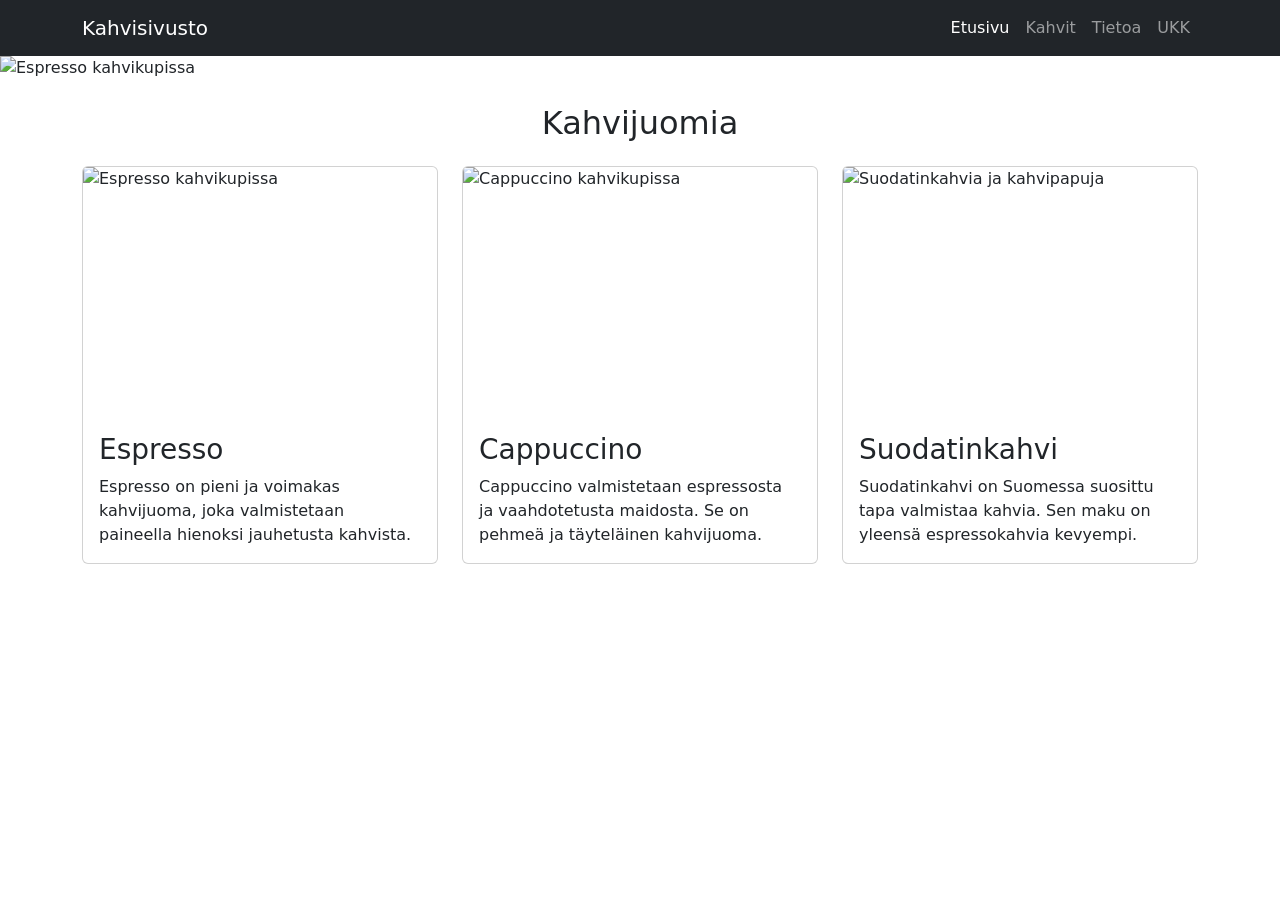
==== index.html @ 345c4804 "Clean up index.html by removing carousel and links Removed unused carousel controls and buttons from" ====
<!doctype html>
<html lang="fi">

<head>
  <meta charset="utf-8">
  <meta name="viewport" content="width=device-width, initial-scale=1">

  <title>Kahvisivusto</title>

  <!-- Bootstrap CSS -->
  <link
    href="https://cdn.jsdelivr.net/npm/bootstrap@5.3.8/dist/css/bootstrap.min.css"
    rel="stylesheet"
    integrity="sha384-sRIl4kxILFvY47J16cr9ZwB07vP4J8+LH7qKQnuqkuIAvNWLzeN8tE5YBujZqJLB"
    crossorigin="anonymous">
</head>

<body>

  <!-- Navigaatio -->
  <nav class="navbar navbar-expand-lg bg-dark navbar-dark">
    <div class="container">

      <a class="navbar-brand" href="#">Kahvisivusto</a>

      <!-- Hampurilaispainike -->
      <button
        class="navbar-toggler"
        type="button"
        data-bs-toggle="collapse"
        data-bs-target="#navbarNav"
        aria-controls="navbarNav"
        aria-expanded="false"
        aria-label="Avaa navigaatio">

        <span class="navbar-toggler-icon"></span>
      </button>

      <!-- Navigaation linkit -->
      <div class="collapse navbar-collapse" id="navbarNav">
        <ul class="navbar-nav ms-auto">

          <li class="nav-item">
            <a class="nav-link active" href="#">Etusivu</a>
          </li>

          <li class="nav-item">
            <a class="nav-link" href="#kahvit">Kahvit</a>
          </li>

          <li class="nav-item">
            <a class="nav-link" href="#tietoa">Tietoa</a>
          </li>

          <li class="nav-item">
            <a class="nav-link" href="#ukk">UKK</a>
          </li>

        </ul>
      </div>

    </div>
  </nav>

  <!-- Kuvakaruselli -->
<div id="kahviKaruselli" class="carousel slide" data-bs-ride="carousel">

  <!-- Kuvien alapuolella olevat pisteet -->
  <div class="carousel-indicators">
    <button type="button" data-bs-target="#kahviKaruselli" data-bs-slide-to="0"
      class="active" aria-current="true" aria-label="Kuva 1"></button>

    <button type="button" data-bs-target="#kahviKaruselli" data-bs-slide-to="1"
      aria-label="Kuva 2"></button>

    <button type="button" data-bs-target="#kahviKaruselli" data-bs-slide-to="2"
      aria-label="Kuva 3"></button>
  </div>

  <!-- Kuvat -->
  <div class="carousel-inner">

    <div class="carousel-item active">
      <img src="https://images.unsplash.com/photo-1510707577719-ae7c14805e3a"
        class="d-block w-100"
        style="height: 500px; object-fit: cover;"
        alt="Espresso kahvikupissa">

      <div class="carousel-caption d-none d-md-block">
        <h2>Espresso</h2>
        <p>Pieni mutta voimakas kahvijuoma.</p>
      </div>
    </div>

    <div class="carousel-item">
      <img src="https://images.unsplash.com/photo-1495474472287-4d71bcdd2085"
        class="d-block w-100"
        style="height: 500px; object-fit: cover;"
        alt="Kahvia ja kahvipapuja">

      <div class="carousel-caption d-none d-md-block">
        <h2>Kahvipavut</h2>
        <p>Hyvä kahvi alkaa laadukkaista pavuista.</p>
      </div>
    </div>

    <div class="carousel-item">
      <img src="https://images.unsplash.com/photo-1509042239860-f550ce710b93"
        class="d-block w-100"
        style="height: 500px; object-fit: cover;"
        alt="Kahvikuppi pöydällä">

      <div class="carousel-caption d-none d-md-block">
        <h2>Kahvihetki</h2>
        <p>Kahvista voi nauttia monella eri tavalla.</p>
      </div>
    </div>

 <!-- Kahvikortit ja Bootstrap-ruudukko -->
<section id="kahvit" class="container my-5">

  <h2 class="text-center mb-4">Kahvijuomia</h2>

  <div class="row g-4">

    <!-- Espresso -->
    <div class="col-md-4">
      <div class="card h-100">
        <img
          src="https://images.unsplash.com/photo-1510707577719-ae7c14805e3a"
          class="card-img-top"
          style="height: 250px; object-fit: cover;"
          alt="Espresso kahvikupissa">

        <div class="card-body">
          <h3 class="card-title">Espresso</h3>
          <p class="card-text">
            Espresso on pieni ja voimakas kahvijuoma, joka valmistetaan
            paineella hienoksi jauhetusta kahvista.
          </p>
        </div>
      </div>
    </div>

    <!-- Cappuccino -->
    <div class="col-md-4">
      <div class="card h-100">
        <img
          src="https://images.unsplash.com/photo-1534778101976-62847782c213"
          class="card-img-top"
          style="height: 250px; object-fit: cover;"
          alt="Cappuccino kahvikupissa">

        <div class="card-body">
          <h3 class="card-title">Cappuccino</h3>
          <p class="card-text">
            Cappuccino valmistetaan espressosta ja vaahdotetusta maidosta.
            Se on pehmeä ja täyteläinen kahvijuoma.
          </p>
        </div>
      </div>
    </div>

    <!-- Suodatinkahvi -->
    <div class="col-md-4">
      <div class="card h-100">
        <img
          src="https://images.unsplash.com/photo-1495474472287-4d71bcdd2085"
          class="card-img-top"
          style="height: 250px; object-fit: cover;"
          alt="Suodatinkahvia ja kahvipapuja">

        <div class="card-body">
          <h3 class="card-title">Suodatinkahvi</h3>
          <p class="card-text">
            Suodatinkahvi on Suomessa suosittu tapa valmistaa kahvia.
            Sen maku on yleensä espressokahvia kevyempi.
          </p>
        </div>
      </div>
    </div>

  </div>
</section>

  <!-- Bootstrap JavaScript -->
  <script
    src="https://cdn.jsdelivr.net/npm/bootstrap@5.3.8/dist/js/bootstrap.bundle.min.js"
    integrity="sha384-FKyoEForCGlyvwx9Hj09JcYn3nv7wiPVlz7YYwJrWVcXK/BmnVDxM+D2scQbITxI"
    crossorigin="anonymous">
  </script>

</body>

</html>
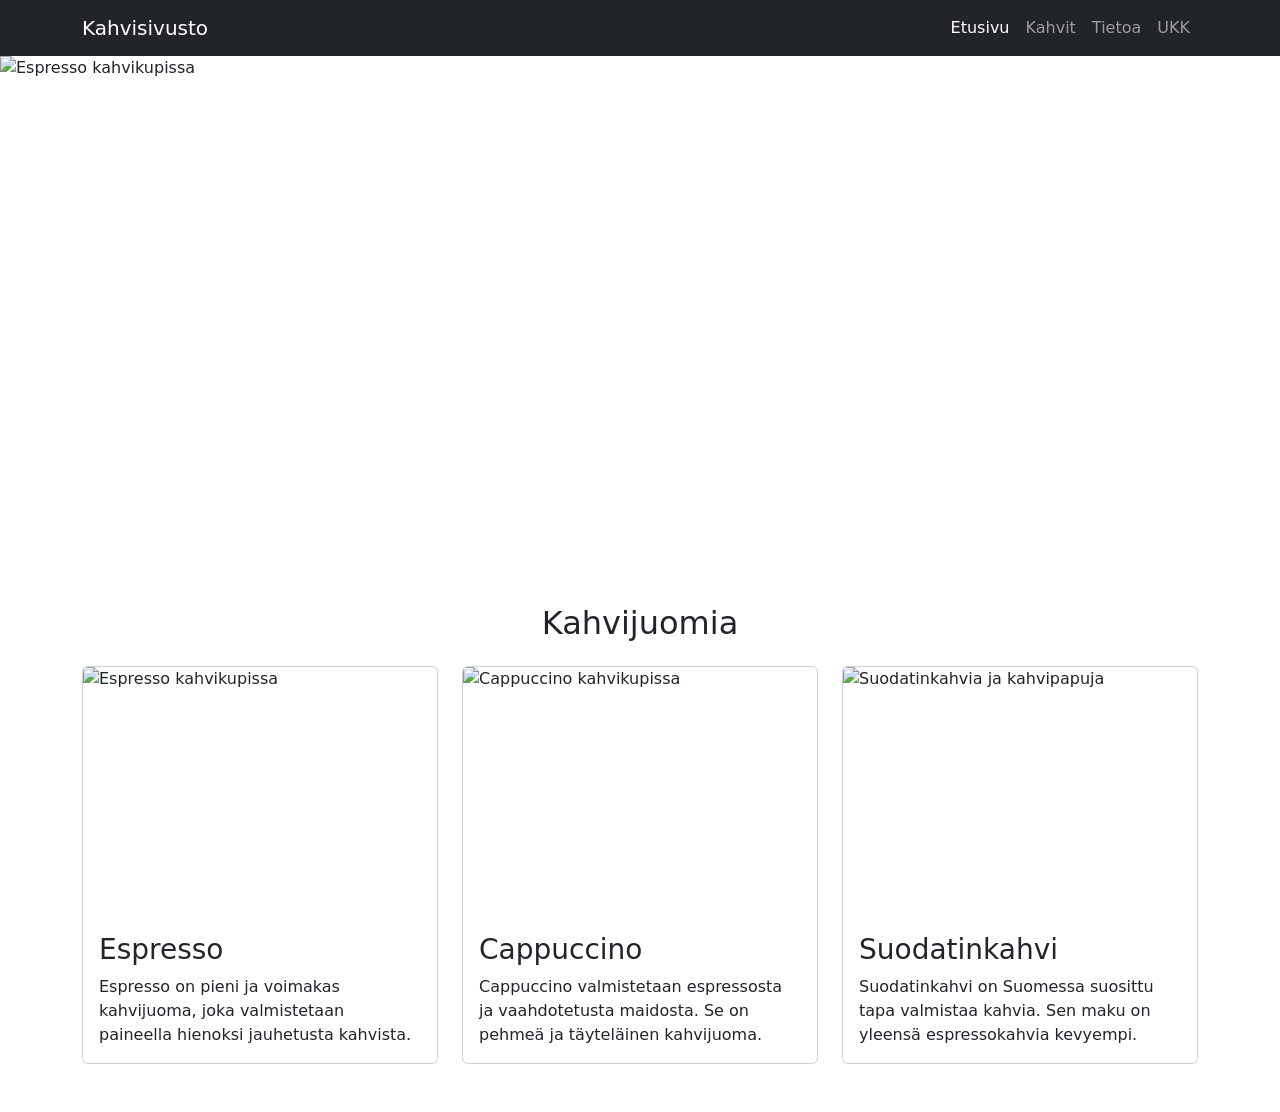
==== commit 965b0939: "Refactor carousel and card components in index.html" ====
--- a/index.html
+++ b/index.html
@@ -62,126 +62,185 @@
     </div>
   </nav>
 
+
   <!-- Kuvakaruselli -->
-<div id="kahviKaruselli" class="carousel slide" data-bs-ride="carousel">
-
-  <!-- Kuvien alapuolella olevat pisteet -->
-  <div class="carousel-indicators">
-    <button type="button" data-bs-target="#kahviKaruselli" data-bs-slide-to="0"
-      class="active" aria-current="true" aria-label="Kuva 1"></button>
-
-    <button type="button" data-bs-target="#kahviKaruselli" data-bs-slide-to="1"
-      aria-label="Kuva 2"></button>
-
-    <button type="button" data-bs-target="#kahviKaruselli" data-bs-slide-to="2"
-      aria-label="Kuva 3"></button>
-  </div>
-
-  <!-- Kuvat -->
-  <div class="carousel-inner">
-
-    <div class="carousel-item active">
-      <img src="https://images.unsplash.com/photo-1510707577719-ae7c14805e3a"
-        class="d-block w-100"
-        style="height: 500px; object-fit: cover;"
-        alt="Espresso kahvikupissa">
-
-      <div class="carousel-caption d-none d-md-block">
-        <h2>Espresso</h2>
-        <p>Pieni mutta voimakas kahvijuoma.</p>
-      </div>
-    </div>
-
-    <div class="carousel-item">
-      <img src="https://images.unsplash.com/photo-1495474472287-4d71bcdd2085"
-        class="d-block w-100"
-        style="height: 500px; object-fit: cover;"
-        alt="Kahvia ja kahvipapuja">
-
-      <div class="carousel-caption d-none d-md-block">
-        <h2>Kahvipavut</h2>
-        <p>Hyvä kahvi alkaa laadukkaista pavuista.</p>
-      </div>
-    </div>
-
-    <div class="carousel-item">
-      <img src="https://images.unsplash.com/photo-1509042239860-f550ce710b93"
-        class="d-block w-100"
-        style="height: 500px; object-fit: cover;"
-        alt="Kahvikuppi pöydällä">
-
-      <div class="carousel-caption d-none d-md-block">
-        <h2>Kahvihetki</h2>
-        <p>Kahvista voi nauttia monella eri tavalla.</p>
-      </div>
-    </div>
-
- <!-- Kahvikortit ja Bootstrap-ruudukko -->
-<section id="kahvit" class="container my-5">
-
-  <h2 class="text-center mb-4">Kahvijuomia</h2>
-
-  <div class="row g-4">
-
-    <!-- Espresso -->
-    <div class="col-md-4">
-      <div class="card h-100">
+  <div id="kahviKaruselli" class="carousel slide" data-bs-ride="carousel">
+
+    <!-- Kuvien alapuolella olevat pisteet -->
+    <div class="carousel-indicators">
+
+      <button
+        type="button"
+        data-bs-target="#kahviKaruselli"
+        data-bs-slide-to="0"
+        class="active"
+        aria-current="true"
+        aria-label="Kuva 1">
+      </button>
+
+      <button
+        type="button"
+        data-bs-target="#kahviKaruselli"
+        data-bs-slide-to="1"
+        aria-label="Kuva 2">
+      </button>
+
+      <button
+        type="button"
+        data-bs-target="#kahviKaruselli"
+        data-bs-slide-to="2"
+        aria-label="Kuva 3">
+      </button>
+
+    </div>
+
+    <!-- Karusellin kuvat -->
+    <div class="carousel-inner">
+
+      <div class="carousel-item active">
         <img
           src="https://images.unsplash.com/photo-1510707577719-ae7c14805e3a"
-          class="card-img-top"
-          style="height: 250px; object-fit: cover;"
+          class="d-block w-100"
+          style="height: 500px; object-fit: cover;"
           alt="Espresso kahvikupissa">
 
-        <div class="card-body">
-          <h3 class="card-title">Espresso</h3>
-          <p class="card-text">
-            Espresso on pieni ja voimakas kahvijuoma, joka valmistetaan
-            paineella hienoksi jauhetusta kahvista.
-          </p>
-        </div>
-      </div>
-    </div>
-
-    <!-- Cappuccino -->
-    <div class="col-md-4">
-      <div class="card h-100">
-        <img
-          src="https://images.unsplash.com/photo-1534778101976-62847782c213"
-          class="card-img-top"
-          style="height: 250px; object-fit: cover;"
-          alt="Cappuccino kahvikupissa">
-
-        <div class="card-body">
-          <h3 class="card-title">Cappuccino</h3>
-          <p class="card-text">
-            Cappuccino valmistetaan espressosta ja vaahdotetusta maidosta.
-            Se on pehmeä ja täyteläinen kahvijuoma.
-          </p>
-        </div>
-      </div>
-    </div>
-
-    <!-- Suodatinkahvi -->
-    <div class="col-md-4">
-      <div class="card h-100">
+        <div class="carousel-caption d-none d-md-block">
+          <h2>Espresso</h2>
+          <p>Pieni mutta voimakas kahvijuoma.</p>
+        </div>
+      </div>
+
+      <div class="carousel-item">
         <img
           src="https://images.unsplash.com/photo-1495474472287-4d71bcdd2085"
-          class="card-img-top"
-          style="height: 250px; object-fit: cover;"
-          alt="Suodatinkahvia ja kahvipapuja">
-
-        <div class="card-body">
-          <h3 class="card-title">Suodatinkahvi</h3>
-          <p class="card-text">
-            Suodatinkahvi on Suomessa suosittu tapa valmistaa kahvia.
-            Sen maku on yleensä espressokahvia kevyempi.
-          </p>
-        </div>
-      </div>
-    </div>
+          class="d-block w-100"
+          style="height: 500px; object-fit: cover;"
+          alt="Kahvia ja kahvipapuja">
+
+        <div class="carousel-caption d-none d-md-block">
+          <h2>Kahvipavut</h2>
+          <p>Hyvä kahvi alkaa laadukkaista pavuista.</p>
+        </div>
+      </div>
+
+      <div class="carousel-item">
+        <img
+          src="https://images.unsplash.com/photo-1509042239860-f550ce710b93"
+          class="d-block w-100"
+          style="height: 500px; object-fit: cover;"
+          alt="Kahvikuppi pöydällä">
+
+        <div class="carousel-caption d-none d-md-block">
+          <h2>Kahvihetki</h2>
+          <p>Kahvista voi nauttia monella eri tavalla.</p>
+        </div>
+      </div>
+
+    </div>
+
+    <!-- Edellinen kuva -->
+    <button
+      class="carousel-control-prev"
+      type="button"
+      data-bs-target="#kahviKaruselli"
+      data-bs-slide="prev">
+
+      <span class="carousel-control-prev-icon" aria-hidden="true"></span>
+      <span class="visually-hidden">Edellinen</span>
+    </button>
+
+    <!-- Seuraava kuva -->
+    <button
+      class="carousel-control-next"
+      type="button"
+      data-bs-target="#kahviKaruselli"
+      data-bs-slide="next">
+
+      <span class="carousel-control-next-icon" aria-hidden="true"></span>
+      <span class="visually-hidden">Seuraava</span>
+    </button>
 
   </div>
-</section>
+
+
+  <!-- Kahvikortit ja Bootstrap-ruudukko -->
+  <section id="kahvit" class="container my-5">
+
+    <h2 class="text-center mb-4">Kahvijuomia</h2>
+
+    <div class="row g-4">
+
+      <!-- Espresso -->
+      <div class="col-md-4">
+        <div class="card h-100">
+
+          <img
+            src="https://images.unsplash.com/photo-1510707577719-ae7c14805e3a"
+            class="card-img-top"
+            style="height: 250px; object-fit: cover;"
+            alt="Espresso kahvikupissa">
+
+          <div class="card-body">
+            <h3 class="card-title">Espresso</h3>
+
+            <p class="card-text">
+              Espresso on pieni ja voimakas kahvijuoma, joka valmistetaan
+              paineella hienoksi jauhetusta kahvista.
+            </p>
+          </div>
+
+        </div>
+      </div>
+
+
+      <!-- Cappuccino -->
+      <div class="col-md-4">
+        <div class="card h-100">
+
+          <img
+            src="https://images.unsplash.com/photo-1534778101976-62847782c213"
+            class="card-img-top"
+            style="height: 250px; object-fit: cover;"
+            alt="Cappuccino kahvikupissa">
+
+          <div class="card-body">
+            <h3 class="card-title">Cappuccino</h3>
+
+            <p class="card-text">
+              Cappuccino valmistetaan espressosta ja vaahdotetusta maidosta.
+              Se on pehmeä ja täyteläinen kahvijuoma.
+            </p>
+          </div>
+
+        </div>
+      </div>
+
+
+      <!-- Suodatinkahvi -->
+      <div class="col-md-4">
+        <div class="card h-100">
+
+          <img
+            src="https://images.unsplash.com/photo-1495474472287-4d71bcdd2085"
+            class="card-img-top"
+            style="height: 250px; object-fit: cover;"
+            alt="Suodatinkahvia ja kahvipapuja">
+
+          <div class="card-body">
+            <h3 class="card-title">Suodatinkahvi</h3>
+
+            <p class="card-text">
+              Suodatinkahvi on Suomessa suosittu tapa valmistaa kahvia.
+              Sen maku on yleensä espressokahvia kevyempi.
+            </p>
+          </div>
+
+        </div>
+      </div>
+
+    </div>
+  </section>
+
 
   <!-- Bootstrap JavaScript -->
   <script
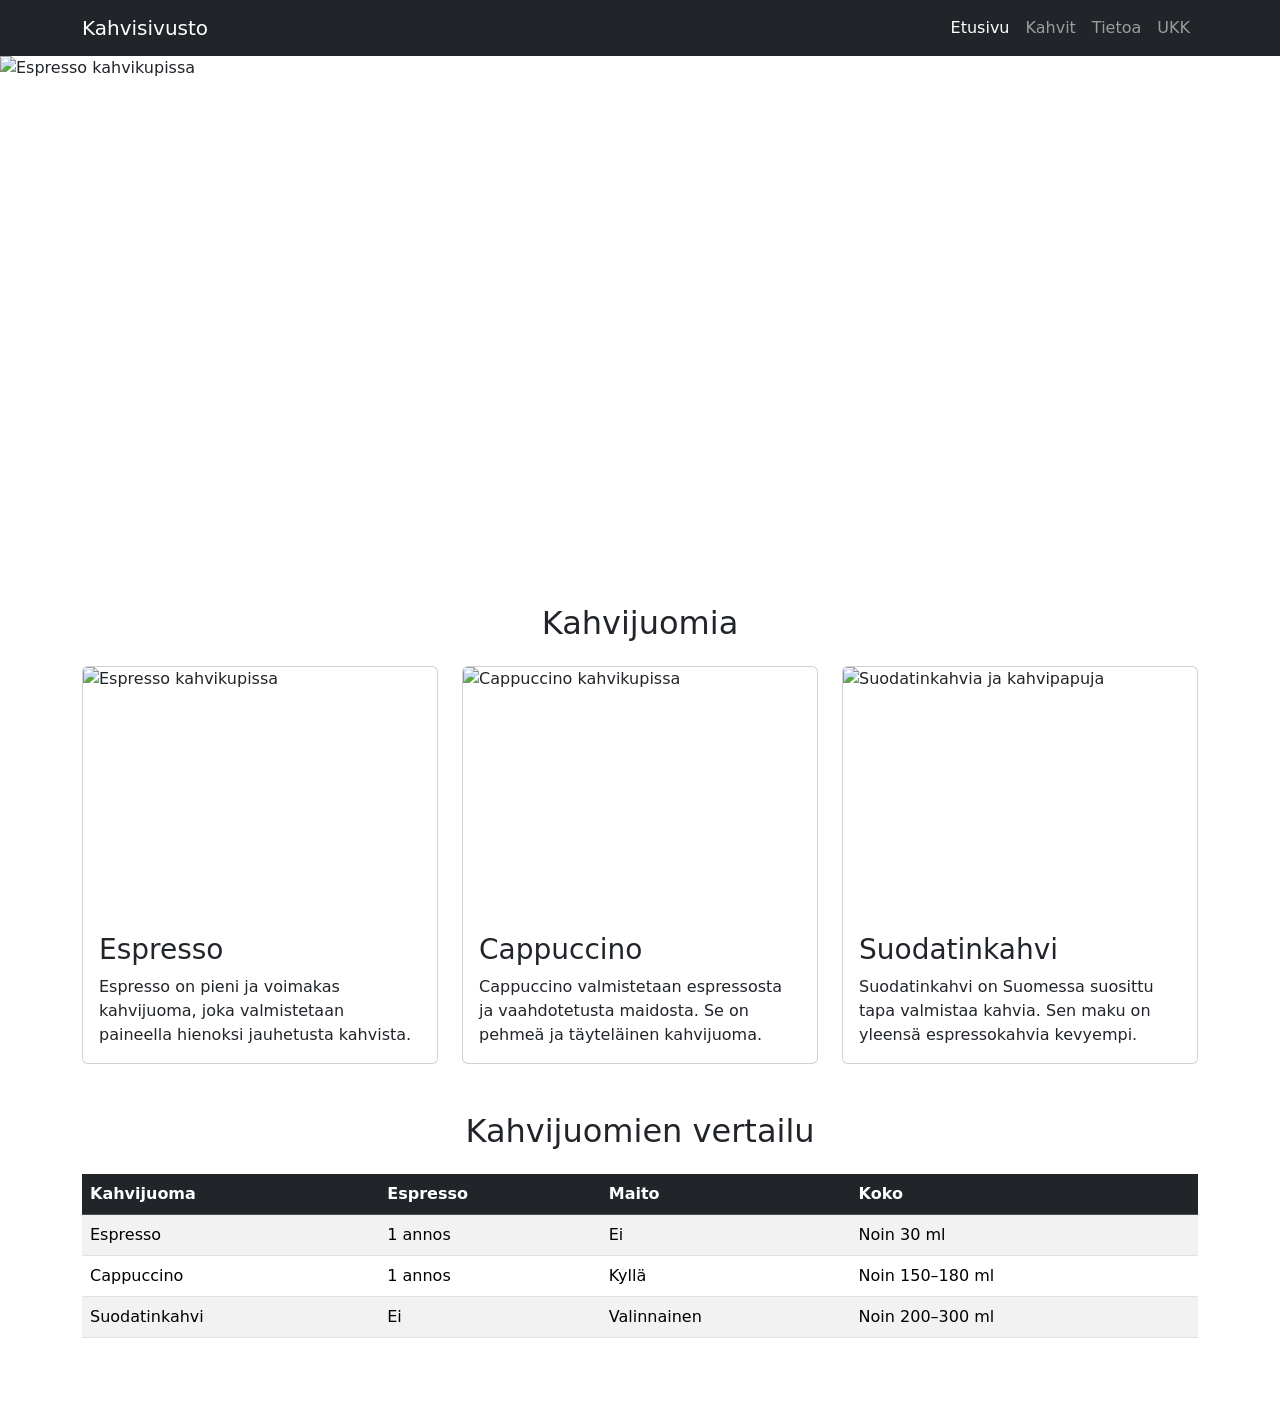
==== commit 7c67c3d0: "Add coffee drinks comparison table to index.html Added a comparison table for coffee drinks includin" ====
--- a/index.html
+++ b/index.html
@@ -241,6 +241,50 @@
     </div>
   </section>
 
+  <!-- Kahvijuomien taulukko -->
+<section class="container my-5">
+
+  <h2 class="text-center mb-4">Kahvijuomien vertailu</h2>
+
+  <div class="table-responsive">
+    <table class="table table-striped table-hover">
+
+      <thead class="table-dark">
+        <tr>
+          <th scope="col">Kahvijuoma</th>
+          <th scope="col">Espresso</th>
+          <th scope="col">Maito</th>
+          <th scope="col">Koko</th>
+        </tr>
+      </thead>
+
+      <tbody>
+        <tr>
+          <td>Espresso</td>
+          <td>1 annos</td>
+          <td>Ei</td>
+          <td>Noin 30 ml</td>
+        </tr>
+
+        <tr>
+          <td>Cappuccino</td>
+          <td>1 annos</td>
+          <td>Kyllä</td>
+          <td>Noin 150–180 ml</td>
+        </tr>
+
+        <tr>
+          <td>Suodatinkahvi</td>
+          <td>Ei</td>
+          <td>Valinnainen</td>
+          <td>Noin 200–300 ml</td>
+        </tr>
+      </tbody>
+
+    </table>
+  </div>
+
+</section>
 
   <!-- Bootstrap JavaScript -->
   <script
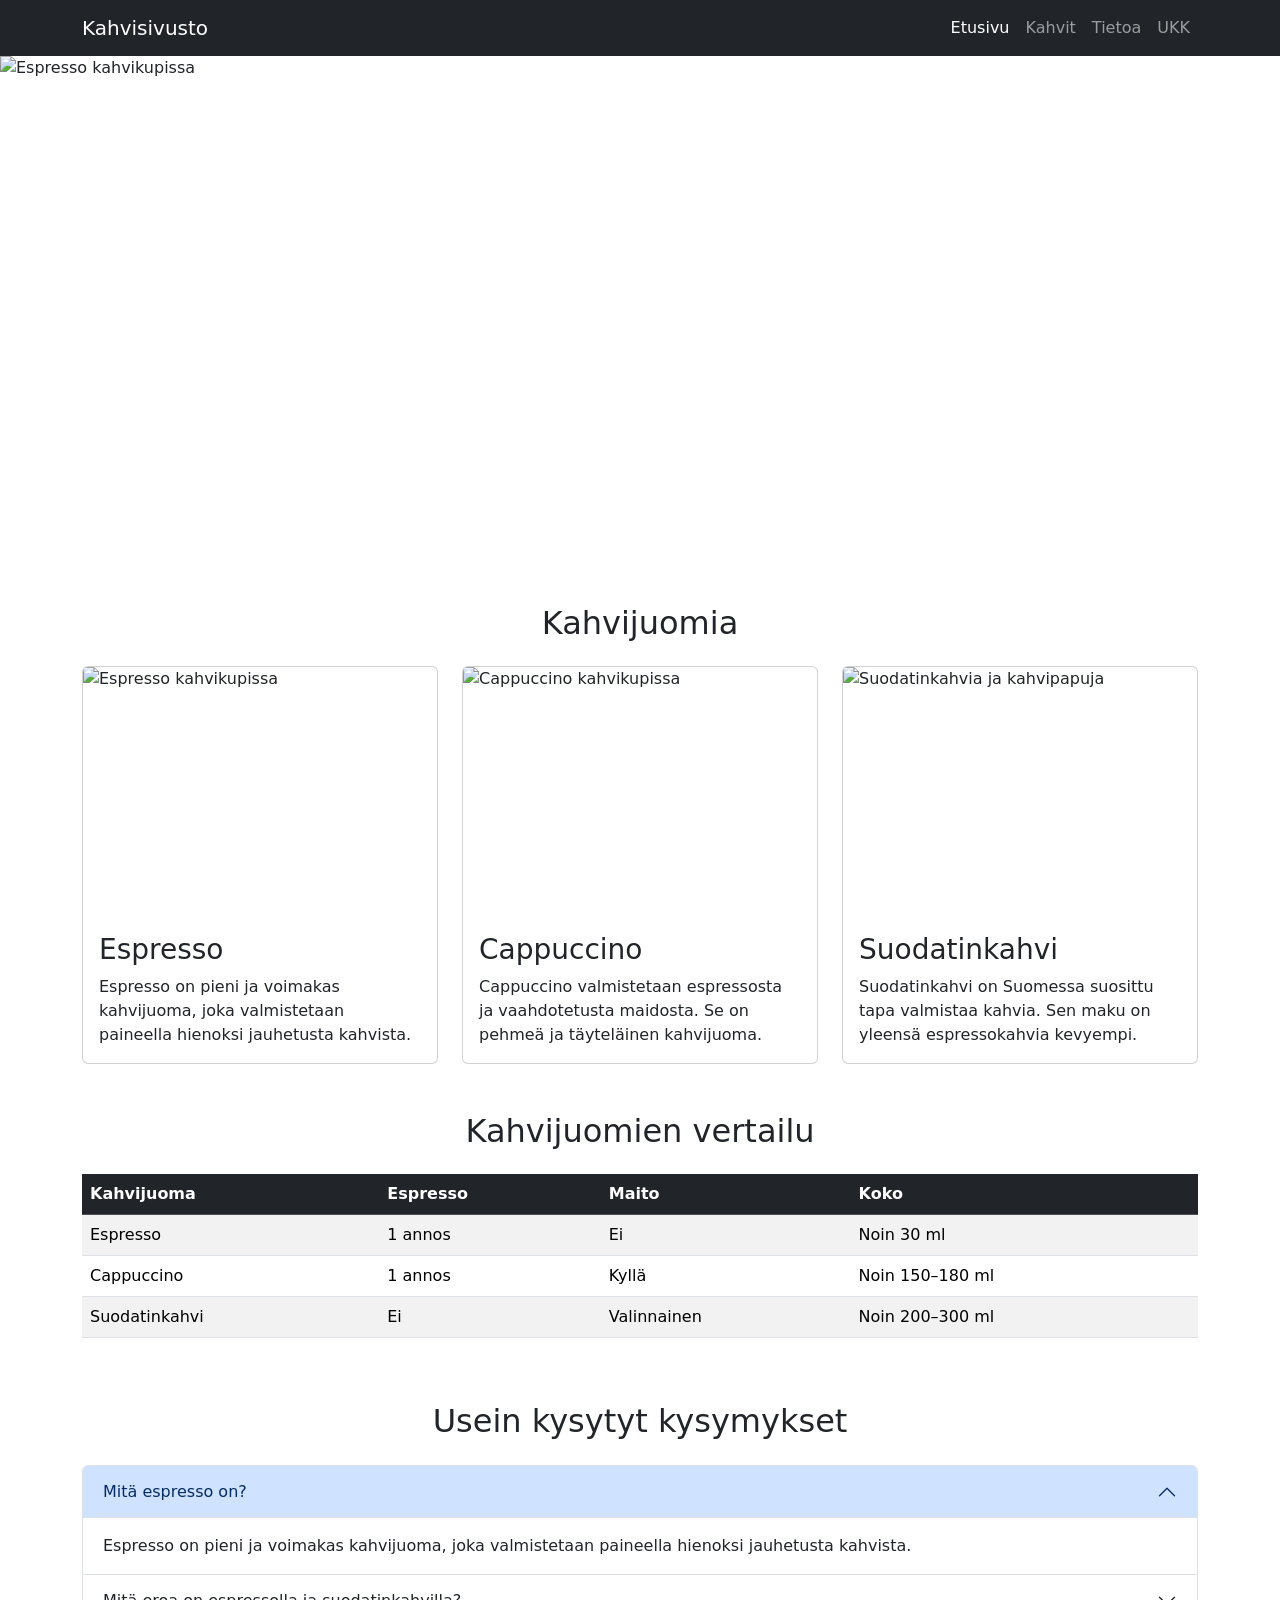
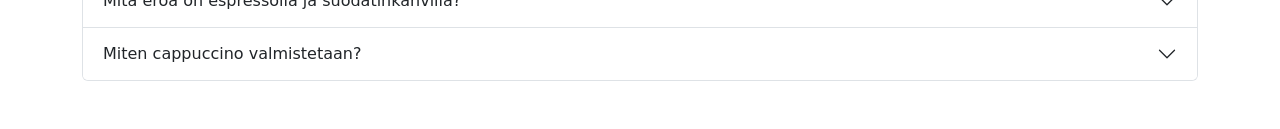
==== commit d3d000c9: "Add FAQ section with accordion for coffee questions Added a FAQ section with accordion for common co" ====
--- a/index.html
+++ b/index.html
@@ -286,6 +286,106 @@
 
 </section>
 
+  <!-- UKK-haitari -->
+<section id="ukk" class="container my-5">
+
+  <h2 class="text-center mb-4">Usein kysytyt kysymykset</h2>
+
+  <div class="accordion" id="kahviAccordion">
+
+    <!-- Kysymys 1 -->
+    <div class="accordion-item">
+
+      <h3 class="accordion-header">
+        <button
+          class="accordion-button"
+          type="button"
+          data-bs-toggle="collapse"
+          data-bs-target="#kysymys1"
+          aria-expanded="true"
+          aria-controls="kysymys1">
+
+          Mitä espresso on?
+        </button>
+      </h3>
+
+      <div
+        id="kysymys1"
+        class="accordion-collapse collapse show"
+        data-bs-parent="#kahviAccordion">
+
+        <div class="accordion-body">
+          Espresso on pieni ja voimakas kahvijuoma, joka valmistetaan
+          paineella hienoksi jauhetusta kahvista.
+        </div>
+
+      </div>
+    </div>
+
+
+    <!-- Kysymys 2 -->
+    <div class="accordion-item">
+
+      <h3 class="accordion-header">
+        <button
+          class="accordion-button collapsed"
+          type="button"
+          data-bs-toggle="collapse"
+          data-bs-target="#kysymys2"
+          aria-expanded="false"
+          aria-controls="kysymys2">
+
+          Mitä eroa on espressolla ja suodatinkahvilla?
+        </button>
+      </h3>
+
+      <div
+        id="kysymys2"
+        class="accordion-collapse collapse"
+        data-bs-parent="#kahviAccordion">
+
+        <div class="accordion-body">
+          Espresso valmistetaan paineella ja se on tiivistetympi juoma.
+          Suodatinkahvissa kuuma vesi kulkee kahvin läpi suodattimen avulla.
+        </div>
+
+      </div>
+    </div>
+
+
+    <!-- Kysymys 3 -->
+    <div class="accordion-item">
+
+      <h3 class="accordion-header">
+        <button
+          class="accordion-button collapsed"
+          type="button"
+          data-bs-toggle="collapse"
+          data-bs-target="#kysymys3"
+          aria-expanded="false"
+          aria-controls="kysymys3">
+
+          Miten cappuccino valmistetaan?
+        </button>
+      </h3>
+
+      <div
+        id="kysymys3"
+        class="accordion-collapse collapse"
+        data-bs-parent="#kahviAccordion">
+
+        <div class="accordion-body">
+          Cappuccino valmistetaan espressosta ja vaahdotetusta maidosta.
+          Tyypillisesti juomassa on espressoa, lämmintä maitoa ja maitovaahtoa.
+        </div>
+
+      </div>
+    </div>
+
+  </div>
+
+</section>
+
   <!-- Bootstrap JavaScript -->
   <script
     src="https://cdn.jsdelivr.net/npm/bootstrap@5.3.8/dist/js/bootstrap.bundle.min.js"
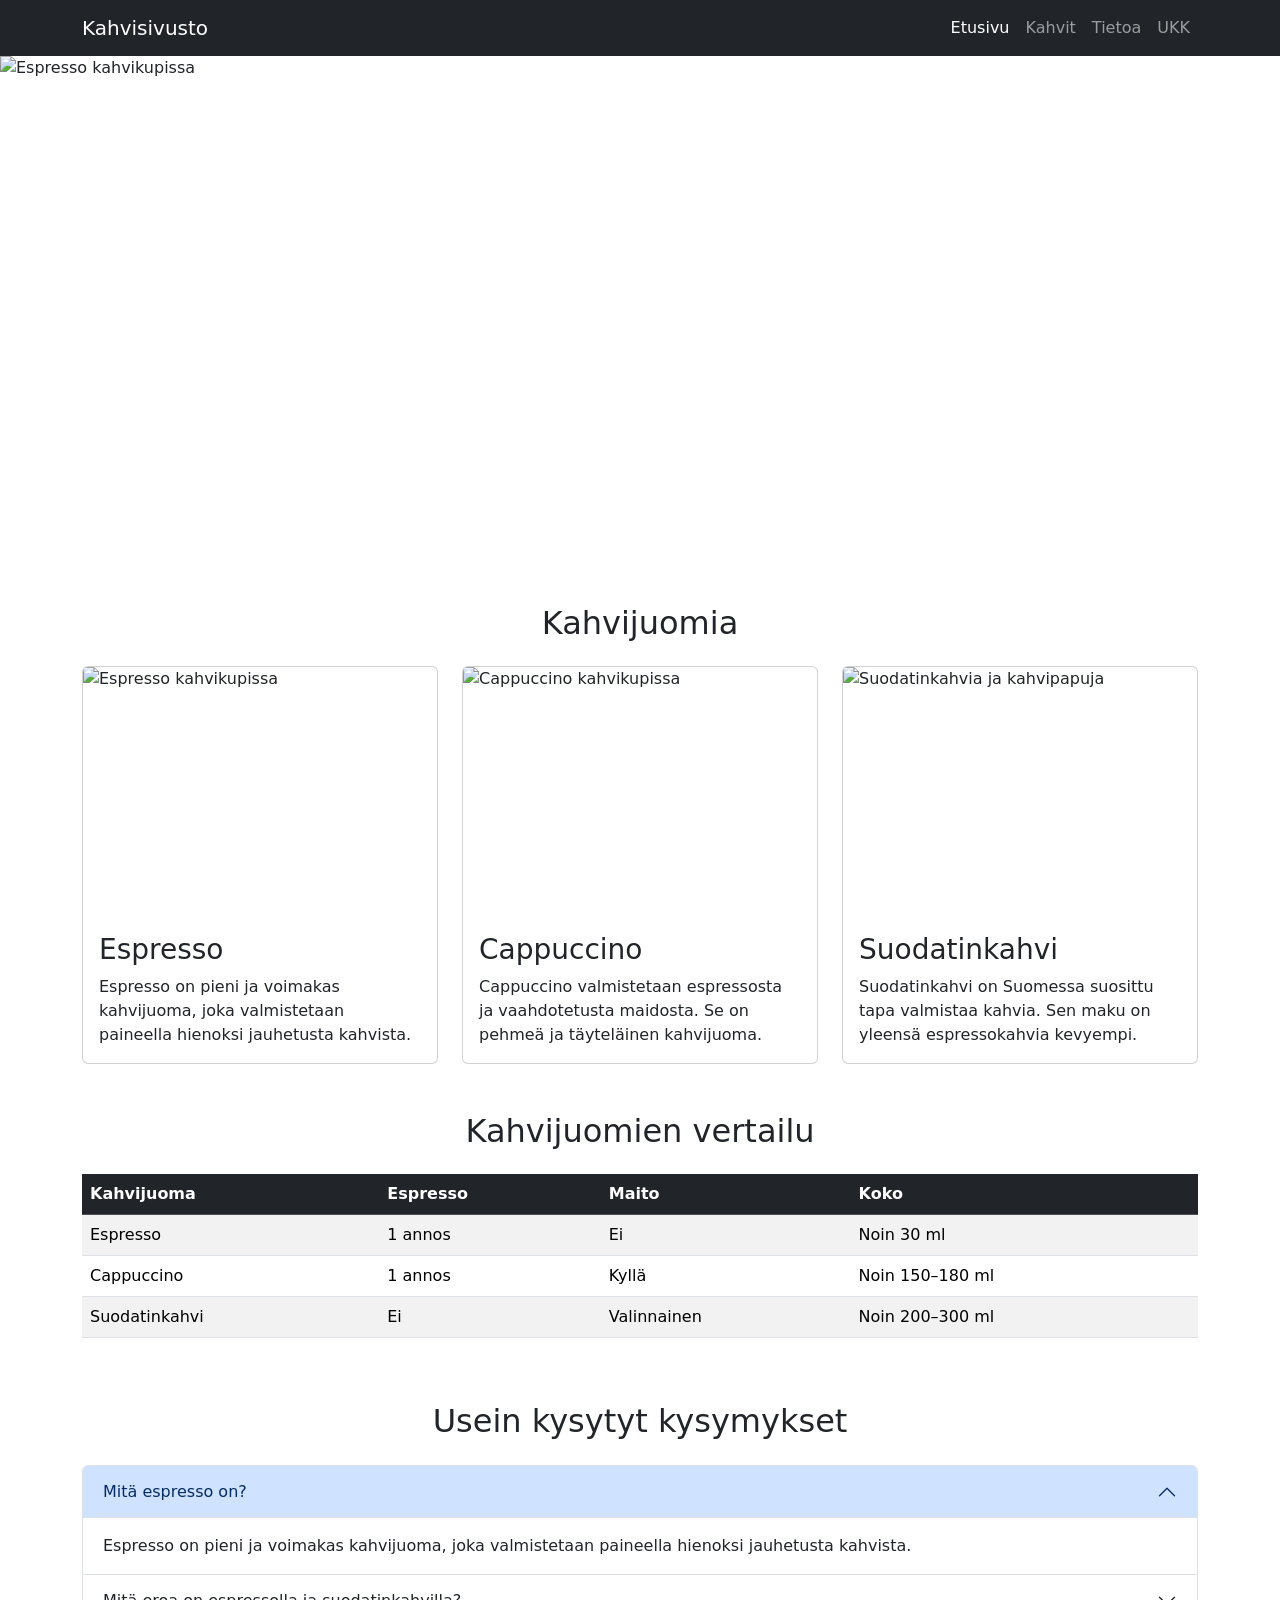
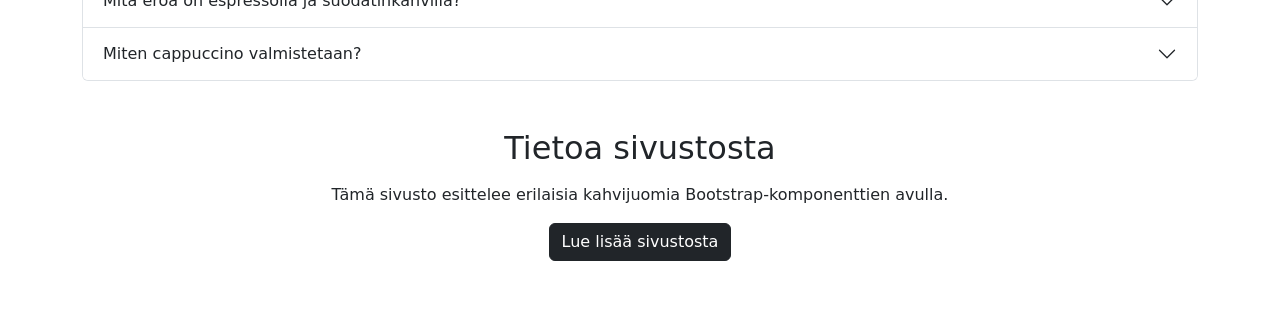
==== commit a8bea2cb: "Implement Bootstrap modal for site information Added Bootstrap modal feature to provide information " ====
--- a/index.html
+++ b/index.html
@@ -386,6 +386,74 @@
 
 </section>
 
+
+  <!-- Lisäominaisuus: Bootstrap Modal -->
+<section id="tietoa" class="container my-5 text-center">
+
+  <h2 class="mb-3">Tietoa sivustosta</h2>
+
+  <p>
+    Tämä sivusto esittelee erilaisia kahvijuomia Bootstrap-komponenttien avulla.
+  </p>
+
+  <!-- Modal-nappi -->
+  <button
+    type="button"
+    class="btn btn-dark"
+    data-bs-toggle="modal"
+    data-bs-target="#tietoaModal">
+
+    Lue lisää sivustosta
+  </button>
+
+</section>
+
+
+<!-- Modal-ikkuna -->
+<div
+  class="modal fade"
+  id="tietoaModal"
+  tabindex="-1"
+  aria-labelledby="tietoaModalLabel"
+  aria-hidden="true">
+
+  <div class="modal-dialog">
+
+    <div class="modal-content">
+
+      <div class="modal-header">
+        <h2 class="modal-title fs-5" id="tietoaModalLabel">
+          Tietoa kahvisivustosta
+        </h2>
+
+        <button
+          type="button"
+          class="btn-close"
+          data-bs-dismiss="modal"
+          aria-label="Sulje">
+        </button>
+      </div>
+
+      <div class="modal-body">
+        Sivusto on tehty Bootstrapilla. Sivustolla käytetään muun muassa
+        navigaatiota, kuvakarusellia, ruudukkoa, kortteja, taulukkoa ja haitaria.
+        Modal-ikkuna toimii sivuston ylimääräisenä Bootstrap-ominaisuutena.
+      </div>
+
+      <div class="modal-footer">
+        <button
+          type="button"
+          class="btn btn-secondary"
+          data-bs-dismiss="modal">
+
+          Sulje
+        </button>
+      </div>
+
+    </div>
+  </div>
+</div>
+  
   <!-- Bootstrap JavaScript -->
   <script
     src="https://cdn.jsdelivr.net/npm/bootstrap@5.3.8/dist/js/bootstrap.bundle.min.js"
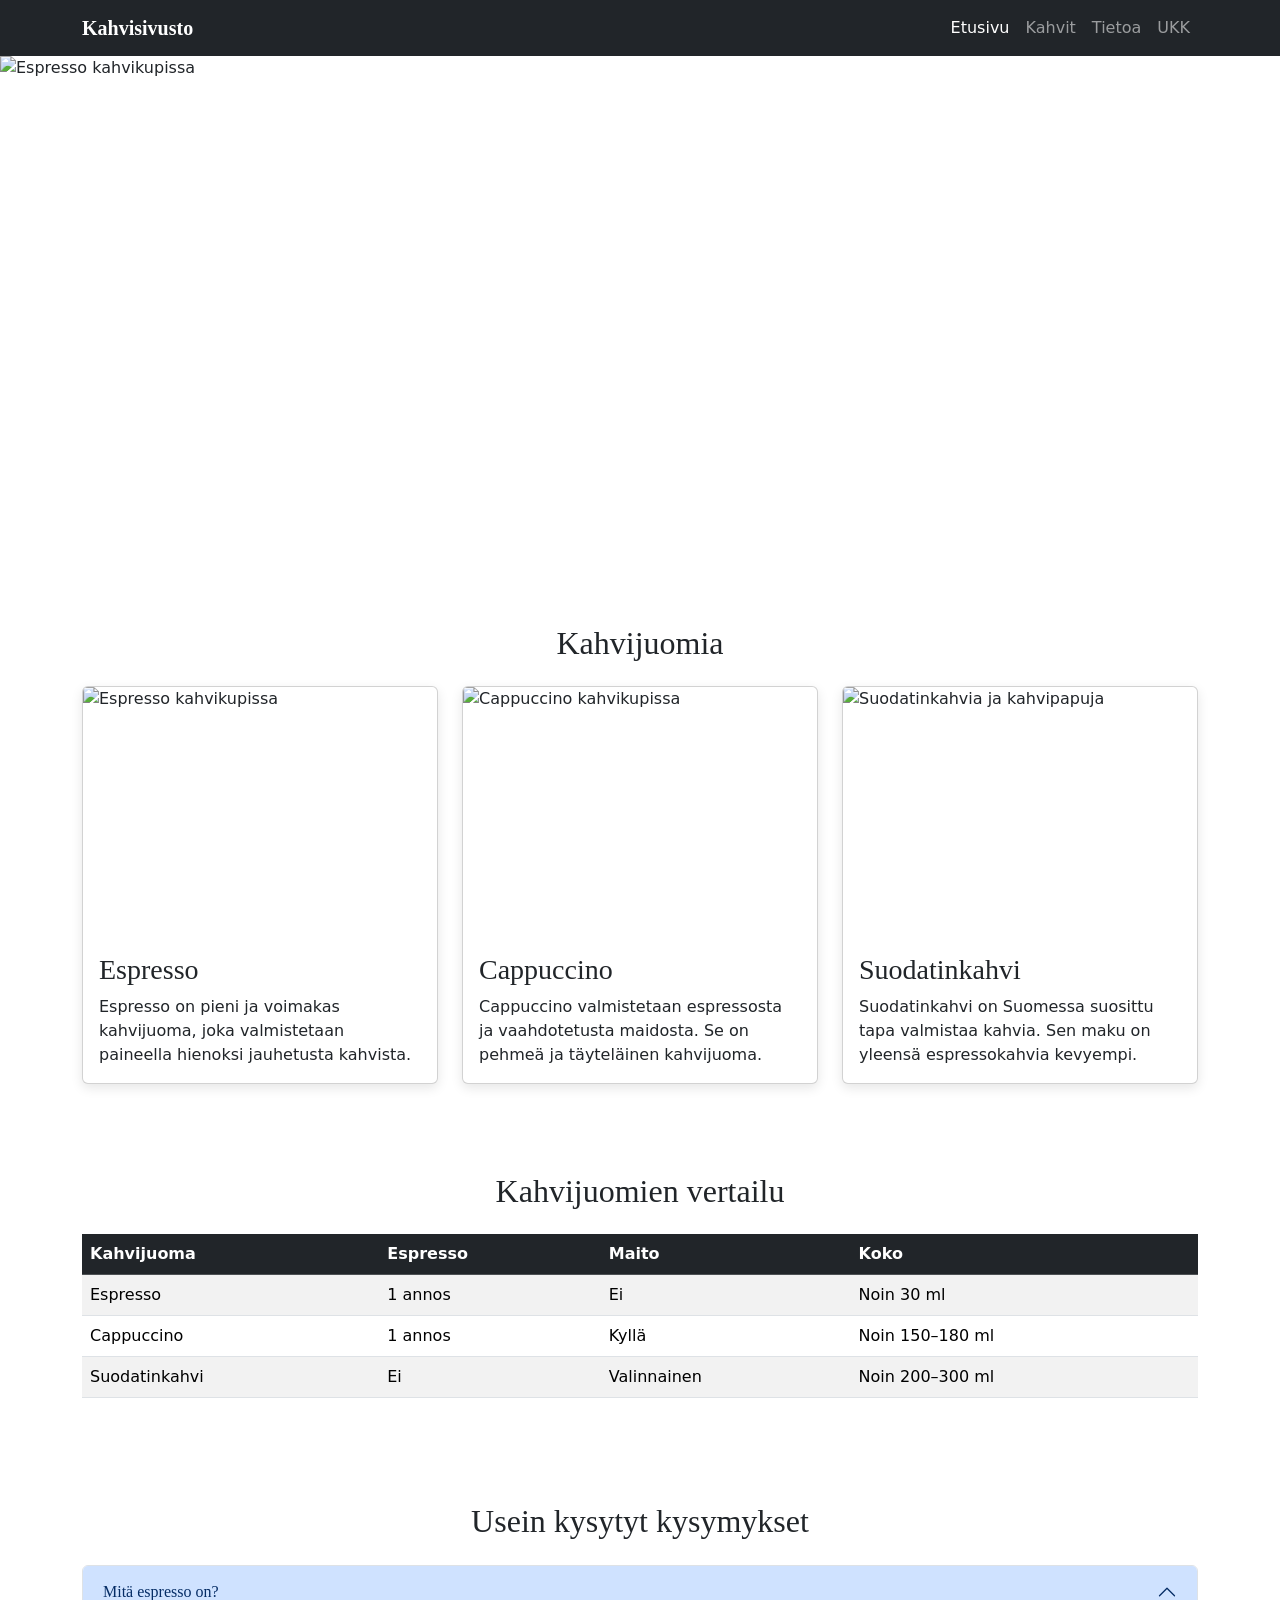
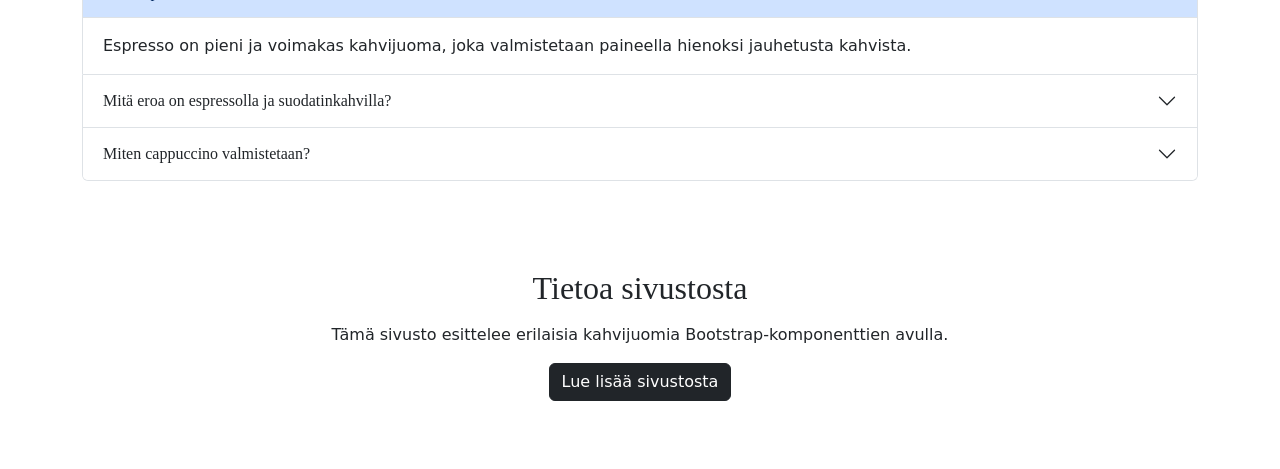
==== commit c06264b6: "Add link to custom CSS stylesheet" ====
--- a/index.html
+++ b/index.html
@@ -4,7 +4,9 @@
 <head>
   <meta charset="utf-8">
   <meta name="viewport" content="width=device-width, initial-scale=1">
-
+  <!-- Sivuston oma CSS -->
+  <link rel="stylesheet" href="style.css">
+  
   <title>Kahvisivusto</title>
 
   <!-- Bootstrap CSS -->
--- a/style.css
+++ b/style.css
@@ -0,0 +1,65 @@
+/* Sivuston yleinen ulkoasu */
+body {
+  background-color: #f8f4ef;
+  color: #2f241f;
+  font-family: Arial, Helvetica, sans-serif;
+}
+
+/* Otsikot */
+h1,
+h2,
+h3 {
+  font-family: Georgia, "Times New Roman", serif;
+  color: #3e2723;
+}
+
+/* Navigaatio */
+.navbar-custom {
+  background-color: #3e2723;
+}
+
+.navbar-brand {
+  font-family: Georgia, "Times New Roman", serif;
+  font-weight: bold;
+  font-size: 1.5rem;
+}
+
+/* Kortit */
+.card {
+  border: none;
+  box-shadow: 0 4px 12px rgba(0, 0, 0, 0.1);
+  transition: transform 0.2s;
+}
+
+.card:hover {
+  transform: translateY(-5px);
+}
+
+/* Taulukon otsikko */
+.table-dark {
+  --bs-table-bg: #3e2723;
+}
+
+/* Haitari */
+.accordion-button:not(.collapsed) {
+  background-color: #e8d8c8;
+  color: #3e2723;
+}
+
+/* Omat painikkeet */
+.btn-coffee {
+  background-color: #6f4e37;
+  color: white;
+  border: none;
+}
+
+.btn-coffee:hover {
+  background-color: #4e342e;
+  color: white;
+}
+
+/* Sivuston osioiden välistys */
+section {
+  padding-top: 20px;
+  padding-bottom: 20px;
+}
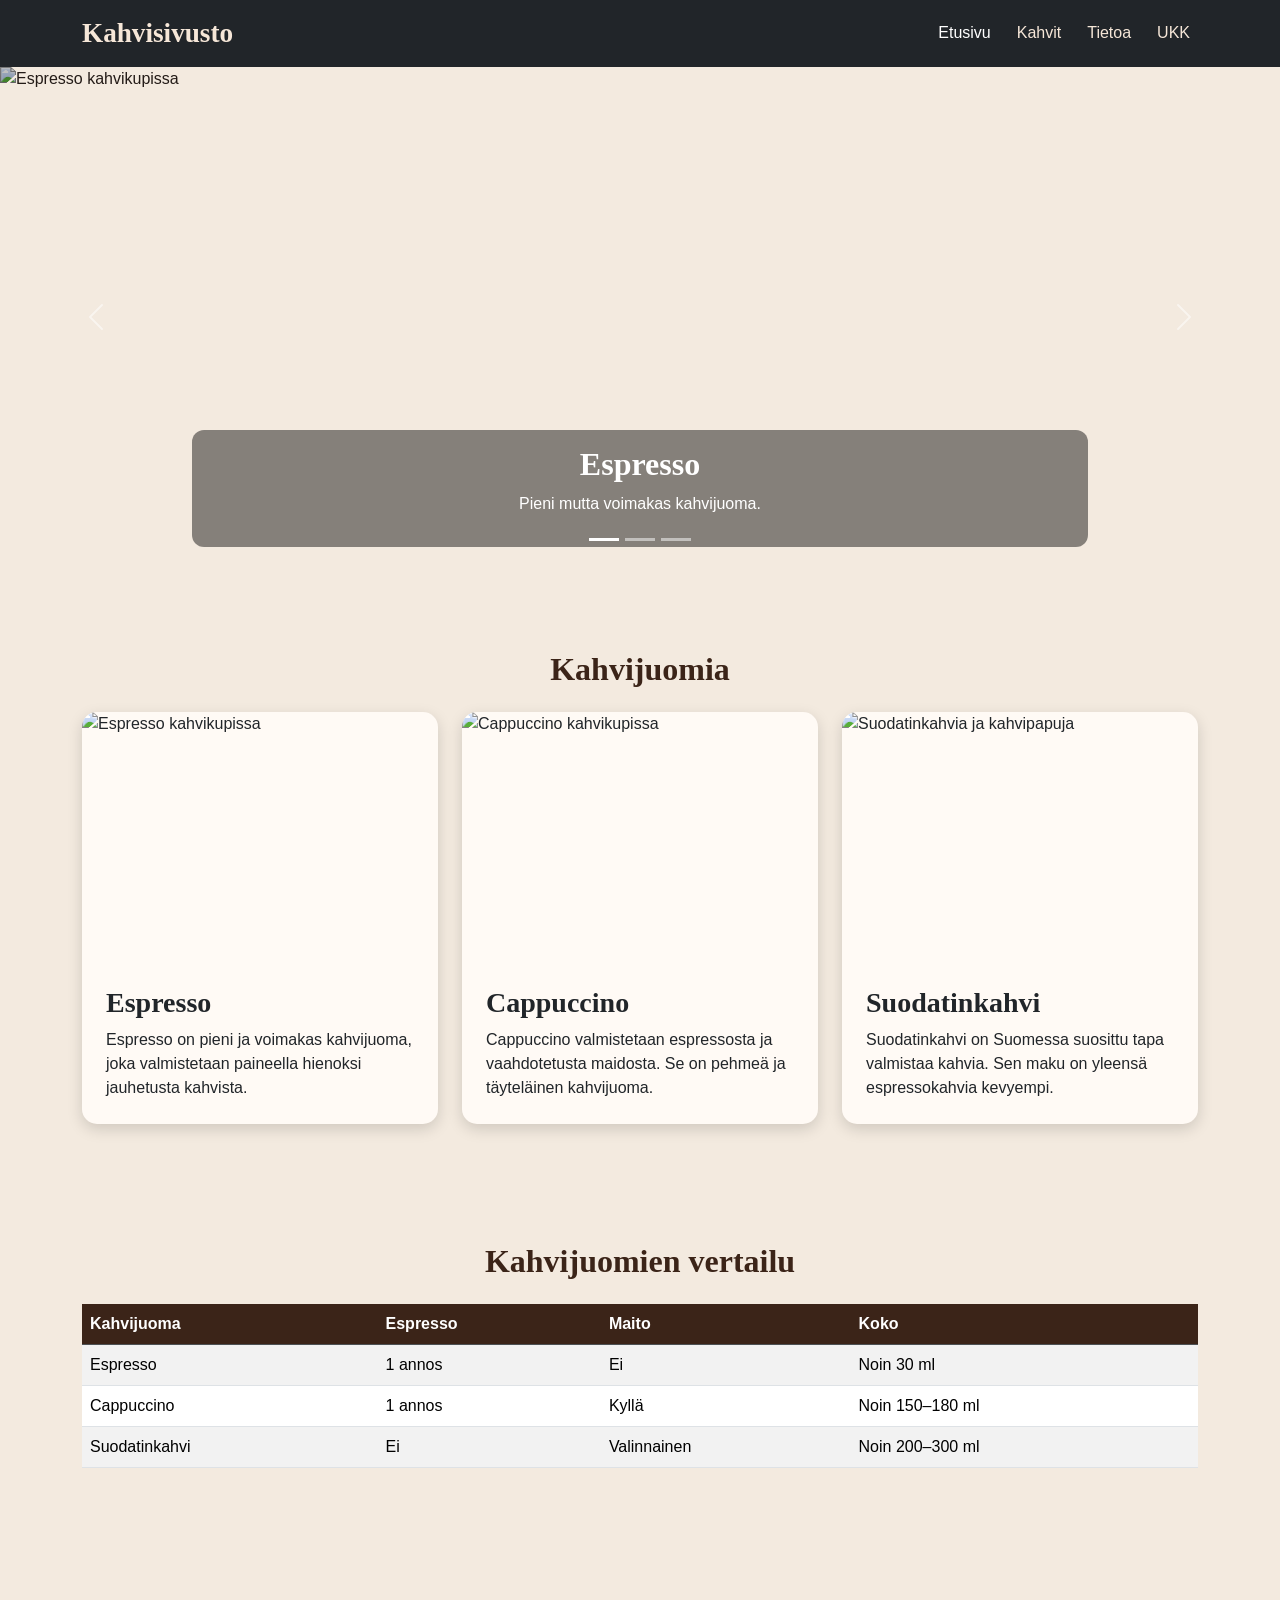
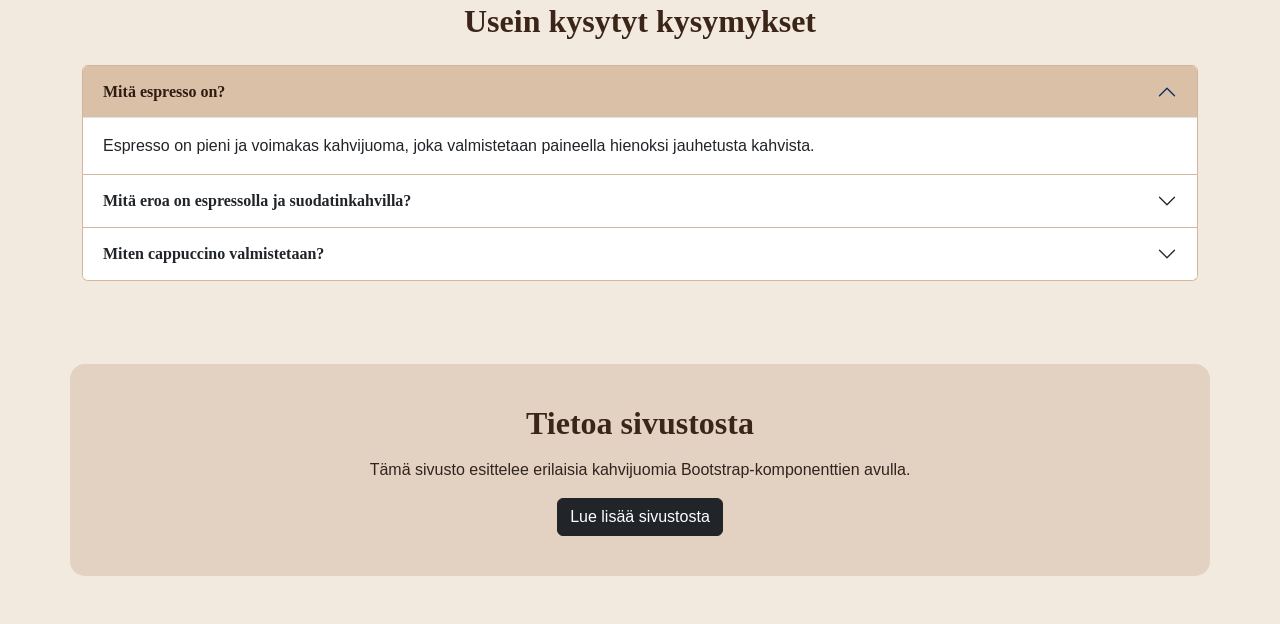
==== commit 70fdcc69: "Remove duplicate CSS link in index.html" ====
--- a/index.html
+++ b/index.html
@@ -4,8 +4,6 @@
 <head>
   <meta charset="utf-8">
   <meta name="viewport" content="width=device-width, initial-scale=1">
-  <!-- Sivuston oma CSS -->
-  <link rel="stylesheet" href="style.css">
   
   <title>Kahvisivusto</title>
 
@@ -15,6 +13,9 @@
     rel="stylesheet"
     integrity="sha384-sRIl4kxILFvY47J16cr9ZwB07vP4J8+LH7qKQnuqkuIAvNWLzeN8tE5YBujZqJLB"
     crossorigin="anonymous">
+
+    <!-- Sivuston oma CSS -->
+    <link rel="stylesheet" href="style.css">
 </head>
 
 <body>
--- a/style.css
+++ b/style.css
@@ -1,8 +1,31 @@
 /* Sivuston yleinen ulkoasu */
 body {
-  background-color: #f8f4ef;
+  background-color: #f3eadf;
   color: #2f241f;
   font-family: Arial, Helvetica, sans-serif;
+}
+
+/* Navigaatio */
+.navbar-custom {
+  background-color: #2f1b12;
+  padding-top: 14px;
+  padding-bottom: 14px;
+}
+
+.navbar-brand {
+  font-family: Georgia, "Times New Roman", serif;
+  font-size: 1.7rem;
+  font-weight: bold;
+  color: #f6e7d8;
+}
+
+.navbar-nav .nav-link {
+  color: #f6e7d8;
+  margin-left: 10px;
+}
+
+.navbar-nav .nav-link:hover {
+  color: #d9a066;
 }
 
 /* Otsikot */
@@ -10,56 +33,90 @@
 h2,
 h3 {
   font-family: Georgia, "Times New Roman", serif;
-  color: #3e2723;
+  color: #3b2418;
+  font-weight: bold;
 }
 
-/* Navigaatio */
-.navbar-custom {
-  background-color: #3e2723;
+/* Karuselli */
+.carousel-item img {
+  filter: brightness(75%);
 }
 
-.navbar-brand {
-  font-family: Georgia, "Times New Roman", serif;
-  font-weight: bold;
-  font-size: 1.5rem;
+.carousel-caption {
+  background-color: rgba(0, 0, 0, 0.45);
+  border-radius: 12px;
+  padding: 15px;
+}
+
+.carousel-caption h2,
+.carousel-caption p {
+  color: white;
 }
 
 /* Kortit */
 .card {
   border: none;
-  box-shadow: 0 4px 12px rgba(0, 0, 0, 0.1);
-  transition: transform 0.2s;
+  border-radius: 15px;
+  overflow: hidden;
+  background-color: #fffaf5;
+  box-shadow: 0 5px 15px rgba(0, 0, 0, 0.15);
+  transition: transform 0.2s ease;
 }
 
 .card:hover {
-  transform: translateY(-5px);
+  transform: translateY(-8px);
 }
 
-/* Taulukon otsikko */
+.card-body {
+  padding: 24px;
+}
+
+/* Taulukko */
+.table {
+  background-color: white;
+}
+
 .table-dark {
-  --bs-table-bg: #3e2723;
+  --bs-table-bg: #3b2418;
 }
 
 /* Haitari */
-.accordion-button:not(.collapsed) {
-  background-color: #e8d8c8;
-  color: #3e2723;
+.accordion-item {
+  border-color: #d2b79c;
 }
 
-/* Omat painikkeet */
+.accordion-button {
+  font-weight: bold;
+}
+
+.accordion-button:not(.collapsed) {
+  background-color: #d9c0a7;
+  color: #2f1b12;
+}
+
+/* Oma kahvipainike */
 .btn-coffee {
-  background-color: #6f4e37;
+  background-color: #6f4328;
   color: white;
   border: none;
+  padding: 10px 22px;
+  border-radius: 8px;
 }
 
 .btn-coffee:hover {
-  background-color: #4e342e;
+  background-color: #3b2418;
   color: white;
 }
 
-/* Sivuston osioiden välistys */
+/* Sisältöosiot */
 section {
-  padding-top: 20px;
-  padding-bottom: 20px;
+  padding-top: 35px;
+  padding-bottom: 35px;
 }
+
+/* Tietoa-osio */
+#tietoa {
+  background-color: #e3d2c1;
+  border-radius: 15px;
+  padding: 40px;
+}
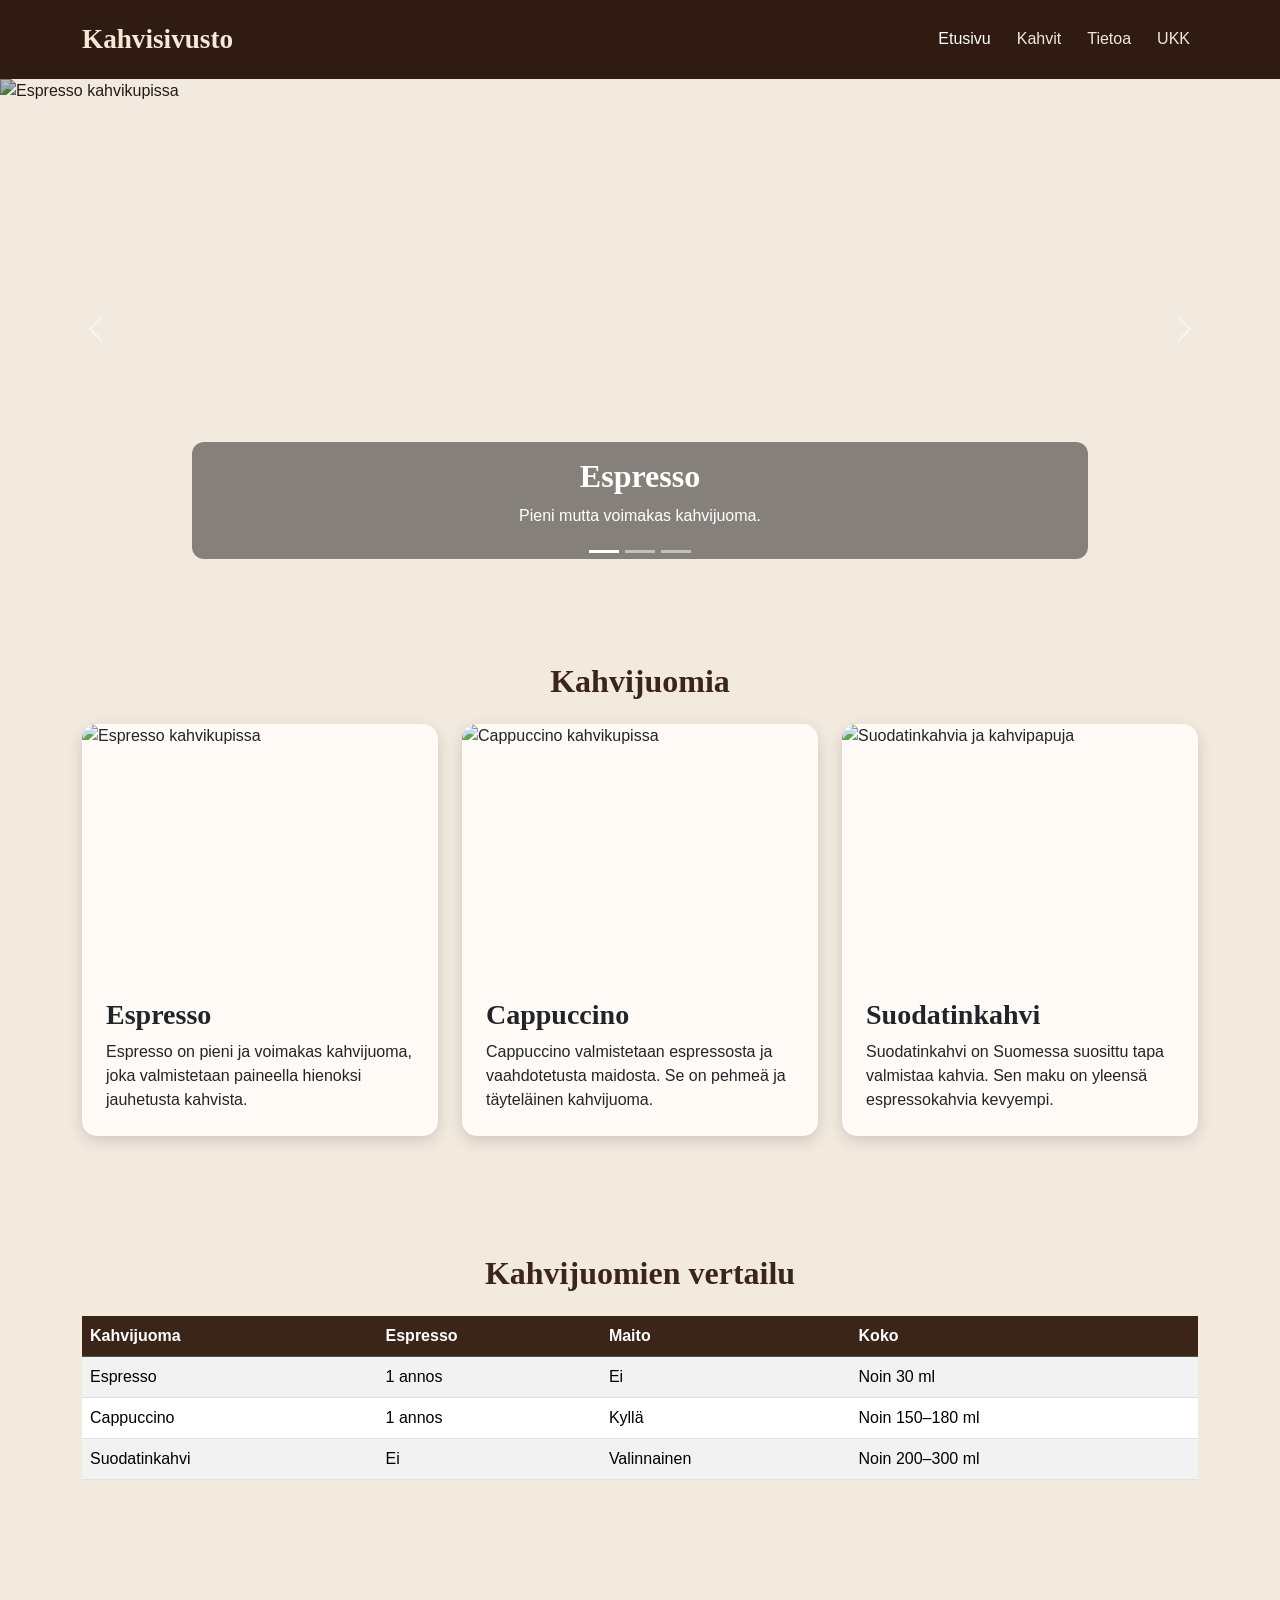
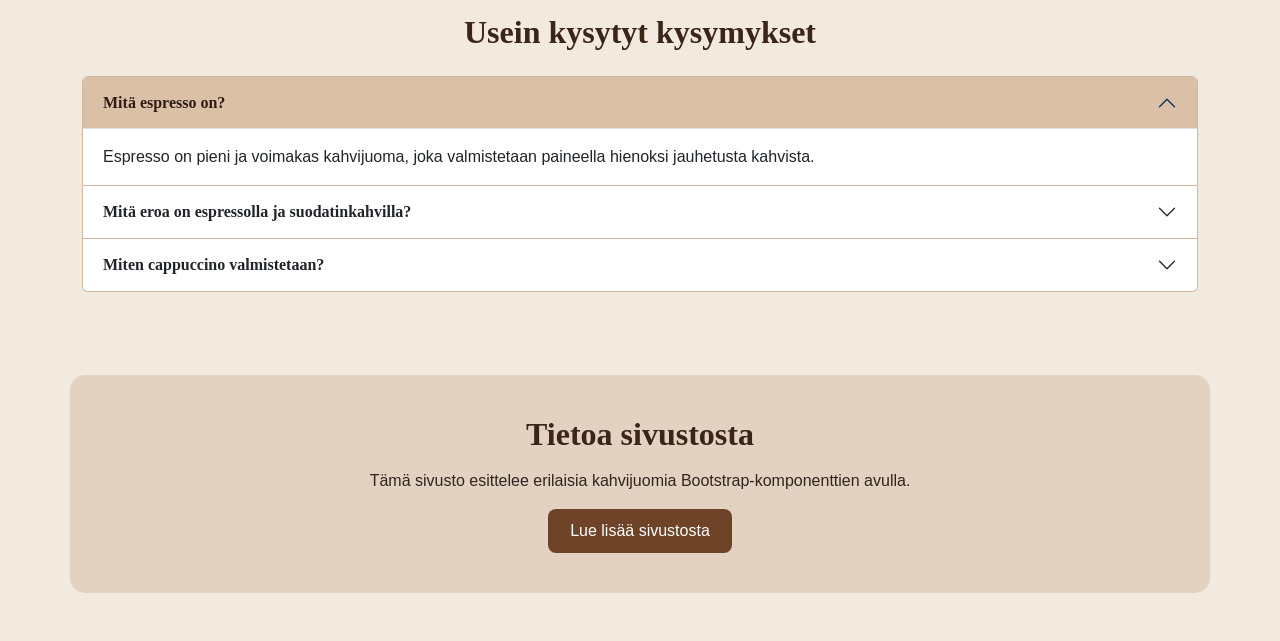
==== commit e1c72dac: "Refactor index.html with Bootstrap enhancements Updated HTML structure and added Bootstrap component" ====
--- a/index.html
+++ b/index.html
@@ -4,7 +4,7 @@
 <head>
   <meta charset="utf-8">
   <meta name="viewport" content="width=device-width, initial-scale=1">
-  
+
   <title>Kahvisivusto</title>
 
   <!-- Bootstrap CSS -->
@@ -14,14 +14,14 @@
     integrity="sha384-sRIl4kxILFvY47J16cr9ZwB07vP4J8+LH7qKQnuqkuIAvNWLzeN8tE5YBujZqJLB"
     crossorigin="anonymous">
 
-    <!-- Sivuston oma CSS -->
-    <link rel="stylesheet" href="style.css">
+  <!-- Sivuston oma CSS -->
+  <link rel="stylesheet" href="style.css">
 </head>
 
 <body>
 
   <!-- Navigaatio -->
-  <nav class="navbar navbar-expand-lg bg-dark navbar-dark">
+  <nav class="navbar navbar-expand-lg navbar-dark navbar-custom">
     <div class="container">
 
       <a class="navbar-brand" href="#">Kahvisivusto</a>
@@ -44,7 +44,12 @@
         <ul class="navbar-nav ms-auto">
 
           <li class="nav-item">
-            <a class="nav-link active" href="#">Etusivu</a>
+            <a
+              class="nav-link active"
+              href="#"
+              aria-current="page">
+              Etusivu
+            </a>
           </li>
 
           <li class="nav-item">
@@ -66,397 +71,464 @@
   </nav>
 
 
-  <!-- Kuvakaruselli -->
-  <div id="kahviKaruselli" class="carousel slide" data-bs-ride="carousel">
-
-    <!-- Kuvien alapuolella olevat pisteet -->
-    <div class="carousel-indicators">
-
+  <!-- Sivuston pääsisältö -->
+  <main>
+
+    <!-- Sivuston pääotsikko ruudunlukijoita varten -->
+    <h1 class="visually-hidden">Kahvisivusto</h1>
+
+
+    <!-- Kuvakaruselli -->
+    <div
+      id="kahviKaruselli"
+      class="carousel slide"
+      data-bs-ride="carousel">
+
+      <!-- Kuvien alapuolella olevat pisteet -->
+      <div class="carousel-indicators">
+
+        <button
+          type="button"
+          data-bs-target="#kahviKaruselli"
+          data-bs-slide-to="0"
+          class="active"
+          aria-current="true"
+          aria-label="Kuva 1">
+        </button>
+
+        <button
+          type="button"
+          data-bs-target="#kahviKaruselli"
+          data-bs-slide-to="1"
+          aria-label="Kuva 2">
+        </button>
+
+        <button
+          type="button"
+          data-bs-target="#kahviKaruselli"
+          data-bs-slide-to="2"
+          aria-label="Kuva 3">
+        </button>
+
+      </div>
+
+      <!-- Karusellin kuvat -->
+      <div class="carousel-inner">
+
+        <!-- Kuva 1 -->
+        <div class="carousel-item active">
+
+          <img
+            src="https://images.unsplash.com/photo-1510707577719-ae7c14805e3a"
+            class="d-block w-100"
+            style="height: 500px; object-fit: cover;"
+            alt="Espresso kahvikupissa">
+
+          <div class="carousel-caption d-none d-md-block">
+            <h2>Espresso</h2>
+            <p>Pieni mutta voimakas kahvijuoma.</p>
+          </div>
+
+        </div>
+
+        <!-- Kuva 2 -->
+        <div class="carousel-item">
+
+          <img
+            src="https://images.unsplash.com/photo-1495474472287-4d71bcdd2085"
+            class="d-block w-100"
+            style="height: 500px; object-fit: cover;"
+            alt="Kahvia ja kahvipapuja">
+
+          <div class="carousel-caption d-none d-md-block">
+            <h2>Kahvipavut</h2>
+            <p>Hyvä kahvi alkaa laadukkaista pavuista.</p>
+          </div>
+
+        </div>
+
+        <!-- Kuva 3 -->
+        <div class="carousel-item">
+
+          <img
+            src="https://images.unsplash.com/photo-1509042239860-f550ce710b93"
+            class="d-block w-100"
+            style="height: 500px; object-fit: cover;"
+            alt="Kahvikuppi pöydällä">
+
+          <div class="carousel-caption d-none d-md-block">
+            <h2>Kahvihetki</h2>
+            <p>Kahvista voi nauttia monella eri tavalla.</p>
+          </div>
+
+        </div>
+
+      </div>
+
+      <!-- Edellinen kuva -->
+      <button
+        class="carousel-control-prev"
+        type="button"
+        data-bs-target="#kahviKaruselli"
+        data-bs-slide="prev">
+
+        <span
+          class="carousel-control-prev-icon"
+          aria-hidden="true">
+        </span>
+
+        <span class="visually-hidden">Edellinen</span>
+      </button>
+
+      <!-- Seuraava kuva -->
+      <button
+        class="carousel-control-next"
+        type="button"
+        data-bs-target="#kahviKaruselli"
+        data-bs-slide="next">
+
+        <span
+          class="carousel-control-next-icon"
+          aria-hidden="true">
+        </span>
+
+        <span class="visually-hidden">Seuraava</span>
+      </button>
+
+    </div>
+
+
+    <!-- Kahvikortit ja Bootstrap-ruudukko -->
+    <section id="kahvit" class="container my-5">
+
+      <h2 class="text-center mb-4">Kahvijuomia</h2>
+
+      <div class="row g-4">
+
+        <!-- Espresso-kortti -->
+        <div class="col-md-4">
+          <div class="card h-100">
+
+            <img
+              src="https://images.unsplash.com/photo-1510707577719-ae7c14805e3a"
+              class="card-img-top"
+              style="height: 250px; object-fit: cover;"
+              alt="Espresso kahvikupissa">
+
+            <div class="card-body">
+
+              <h3 class="card-title">Espresso</h3>
+
+              <p class="card-text">
+                Espresso on pieni ja voimakas kahvijuoma, joka valmistetaan
+                paineella hienoksi jauhetusta kahvista.
+              </p>
+
+            </div>
+
+          </div>
+        </div>
+
+
+        <!-- Cappuccino-kortti -->
+        <div class="col-md-4">
+          <div class="card h-100">
+
+            <img
+              src="https://images.unsplash.com/photo-1534778101976-62847782c213"
+              class="card-img-top"
+              style="height: 250px; object-fit: cover;"
+              alt="Cappuccino kahvikupissa">
+
+            <div class="card-body">
+
+              <h3 class="card-title">Cappuccino</h3>
+
+              <p class="card-text">
+                Cappuccino valmistetaan espressosta ja vaahdotetusta maidosta.
+                Se on pehmeä ja täyteläinen kahvijuoma.
+              </p>
+
+            </div>
+
+          </div>
+        </div>
+
+
+        <!-- Suodatinkahvi-kortti -->
+        <div class="col-md-4">
+          <div class="card h-100">
+
+            <img
+              src="https://images.unsplash.com/photo-1495474472287-4d71bcdd2085"
+              class="card-img-top"
+              style="height: 250px; object-fit: cover;"
+              alt="Suodatinkahvia ja kahvipapuja">
+
+            <div class="card-body">
+
+              <h3 class="card-title">Suodatinkahvi</h3>
+
+              <p class="card-text">
+                Suodatinkahvi on Suomessa suosittu tapa valmistaa kahvia.
+                Sen maku on yleensä espressokahvia kevyempi.
+              </p>
+
+            </div>
+
+          </div>
+        </div>
+
+      </div>
+    </section>
+
+
+    <!-- Kahvijuomien taulukko -->
+    <section class="container my-5">
+
+      <h2 class="text-center mb-4">Kahvijuomien vertailu</h2>
+
+      <div class="table-responsive">
+
+        <table class="table table-striped table-hover">
+
+          <!-- Taulukon kuvaus ruudunlukijoille -->
+          <caption class="visually-hidden">
+            Kahvijuomien ominaisuuksien vertailu
+          </caption>
+
+          <thead class="table-dark">
+
+            <tr>
+              <th scope="col">Kahvijuoma</th>
+              <th scope="col">Espresso</th>
+              <th scope="col">Maito</th>
+              <th scope="col">Koko</th>
+            </tr>
+
+          </thead>
+
+          <tbody>
+
+            <tr>
+              <td>Espresso</td>
+              <td>1 annos</td>
+              <td>Ei</td>
+              <td>Noin 30 ml</td>
+            </tr>
+
+            <tr>
+              <td>Cappuccino</td>
+              <td>1 annos</td>
+              <td>Kyllä</td>
+              <td>Noin 150–180 ml</td>
+            </tr>
+
+            <tr>
+              <td>Suodatinkahvi</td>
+              <td>Ei</td>
+              <td>Valinnainen</td>
+              <td>Noin 200–300 ml</td>
+            </tr>
+
+          </tbody>
+
+        </table>
+
+      </div>
+    </section>
+
+
+    <!-- UKK-haitari -->
+    <section id="ukk" class="container my-5">
+
+      <h2 class="text-center mb-4">Usein kysytyt kysymykset</h2>
+
+      <div class="accordion" id="kahviAccordion">
+
+        <!-- Kysymys 1 -->
+        <div class="accordion-item">
+
+          <h3 class="accordion-header">
+
+            <button
+              class="accordion-button"
+              type="button"
+              data-bs-toggle="collapse"
+              data-bs-target="#kysymys1"
+              aria-expanded="true"
+              aria-controls="kysymys1">
+
+              Mitä espresso on?
+
+            </button>
+
+          </h3>
+
+          <div
+            id="kysymys1"
+            class="accordion-collapse collapse show"
+            data-bs-parent="#kahviAccordion">
+
+            <div class="accordion-body">
+              Espresso on pieni ja voimakas kahvijuoma, joka valmistetaan
+              paineella hienoksi jauhetusta kahvista.
+            </div>
+
+          </div>
+        </div>
+
+
+        <!-- Kysymys 2 -->
+        <div class="accordion-item">
+
+          <h3 class="accordion-header">
+
+            <button
+              class="accordion-button collapsed"
+              type="button"
+              data-bs-toggle="collapse"
+              data-bs-target="#kysymys2"
+              aria-expanded="false"
+              aria-controls="kysymys2">
+
+              Mitä eroa on espressolla ja suodatinkahvilla?
+
+            </button>
+
+          </h3>
+
+          <div
+            id="kysymys2"
+            class="accordion-collapse collapse"
+            data-bs-parent="#kahviAccordion">
+
+            <div class="accordion-body">
+              Espresso valmistetaan paineella ja se on tiivistetympi juoma.
+              Suodatinkahvissa kuuma vesi kulkee kahvin läpi suodattimen avulla.
+            </div>
+
+          </div>
+        </div>
+
+
+        <!-- Kysymys 3 -->
+        <div class="accordion-item">
+
+          <h3 class="accordion-header">
+
+            <button
+              class="accordion-button collapsed"
+              type="button"
+              data-bs-toggle="collapse"
+              data-bs-target="#kysymys3"
+              aria-expanded="false"
+              aria-controls="kysymys3">
+
+              Miten cappuccino valmistetaan?
+
+            </button>
+
+          </h3>
+
+          <div
+            id="kysymys3"
+            class="accordion-collapse collapse"
+            data-bs-parent="#kahviAccordion">
+
+            <div class="accordion-body">
+              Cappuccino valmistetaan espressosta ja vaahdotetusta maidosta.
+              Tyypillisesti juomassa on espressoa, lämmintä maitoa ja maitovaahtoa.
+            </div>
+
+          </div>
+        </div>
+
+      </div>
+    </section>
+
+
+    <!-- Lisäominaisuus: Bootstrap Modal -->
+    <section id="tietoa" class="container my-5 text-center">
+
+      <h2 class="mb-3">Tietoa sivustosta</h2>
+
+      <p>
+        Tämä sivusto esittelee erilaisia kahvijuomia Bootstrap-komponenttien avulla.
+      </p>
+
+      <!-- Modal-ikkunan avaava nappi -->
       <button
         type="button"
-        data-bs-target="#kahviKaruselli"
-        data-bs-slide-to="0"
-        class="active"
-        aria-current="true"
-        aria-label="Kuva 1">
+        class="btn btn-coffee"
+        data-bs-toggle="modal"
+        data-bs-target="#tietoaModal">
+
+        Lue lisää sivustosta
+
       </button>
 
-      <button
-        type="button"
-        data-bs-target="#kahviKaruselli"
-        data-bs-slide-to="1"
-        aria-label="Kuva 2">
-      </button>
-
-      <button
-        type="button"
-        data-bs-target="#kahviKaruselli"
-        data-bs-slide-to="2"
-        aria-label="Kuva 3">
-      </button>
-
+    </section>
+
+
+    <!-- Modal-ikkuna -->
+    <div
+      class="modal fade"
+      id="tietoaModal"
+      tabindex="-1"
+      aria-labelledby="tietoaModalLabel"
+      aria-hidden="true">
+
+      <div class="modal-dialog">
+
+        <div class="modal-content">
+
+          <div class="modal-header">
+
+            <h2
+              class="modal-title fs-5"
+              id="tietoaModalLabel">
+
+              Tietoa kahvisivustosta
+
+            </h2>
+
+            <button
+              type="button"
+              class="btn-close"
+              data-bs-dismiss="modal"
+              aria-label="Sulje">
+            </button>
+
+          </div>
+
+          <div class="modal-body">
+            Sivusto on tehty Bootstrapilla. Sivustolla käytetään muun muassa
+            navigaatiota, kuvakarusellia, ruudukkoa, kortteja, taulukkoa ja
+            haitaria. Modal-ikkuna toimii sivuston ylimääräisenä
+            Bootstrap-ominaisuutena.
+          </div>
+
+          <div class="modal-footer">
+
+            <button
+              type="button"
+              class="btn btn-secondary"
+              data-bs-dismiss="modal">
+
+              Sulje
+
+            </button>
+
+          </div>
+
+        </div>
+      </div>
     </div>
 
-    <!-- Karusellin kuvat -->
-    <div class="carousel-inner">
-
-      <div class="carousel-item active">
-        <img
-          src="https://images.unsplash.com/photo-1510707577719-ae7c14805e3a"
-          class="d-block w-100"
-          style="height: 500px; object-fit: cover;"
-          alt="Espresso kahvikupissa">
-
-        <div class="carousel-caption d-none d-md-block">
-          <h2>Espresso</h2>
-          <p>Pieni mutta voimakas kahvijuoma.</p>
-        </div>
-      </div>
-
-      <div class="carousel-item">
-        <img
-          src="https://images.unsplash.com/photo-1495474472287-4d71bcdd2085"
-          class="d-block w-100"
-          style="height: 500px; object-fit: cover;"
-          alt="Kahvia ja kahvipapuja">
-
-        <div class="carousel-caption d-none d-md-block">
-          <h2>Kahvipavut</h2>
-          <p>Hyvä kahvi alkaa laadukkaista pavuista.</p>
-        </div>
-      </div>
-
-      <div class="carousel-item">
-        <img
-          src="https://images.unsplash.com/photo-1509042239860-f550ce710b93"
-          class="d-block w-100"
-          style="height: 500px; object-fit: cover;"
-          alt="Kahvikuppi pöydällä">
-
-        <div class="carousel-caption d-none d-md-block">
-          <h2>Kahvihetki</h2>
-          <p>Kahvista voi nauttia monella eri tavalla.</p>
-        </div>
-      </div>
-
-    </div>
-
-    <!-- Edellinen kuva -->
-    <button
-      class="carousel-control-prev"
-      type="button"
-      data-bs-target="#kahviKaruselli"
-      data-bs-slide="prev">
-
-      <span class="carousel-control-prev-icon" aria-hidden="true"></span>
-      <span class="visually-hidden">Edellinen</span>
-    </button>
-
-    <!-- Seuraava kuva -->
-    <button
-      class="carousel-control-next"
-      type="button"
-      data-bs-target="#kahviKaruselli"
-      data-bs-slide="next">
-
-      <span class="carousel-control-next-icon" aria-hidden="true"></span>
-      <span class="visually-hidden">Seuraava</span>
-    </button>
-
-  </div>
-
-
-  <!-- Kahvikortit ja Bootstrap-ruudukko -->
-  <section id="kahvit" class="container my-5">
-
-    <h2 class="text-center mb-4">Kahvijuomia</h2>
-
-    <div class="row g-4">
-
-      <!-- Espresso -->
-      <div class="col-md-4">
-        <div class="card h-100">
-
-          <img
-            src="https://images.unsplash.com/photo-1510707577719-ae7c14805e3a"
-            class="card-img-top"
-            style="height: 250px; object-fit: cover;"
-            alt="Espresso kahvikupissa">
-
-          <div class="card-body">
-            <h3 class="card-title">Espresso</h3>
-
-            <p class="card-text">
-              Espresso on pieni ja voimakas kahvijuoma, joka valmistetaan
-              paineella hienoksi jauhetusta kahvista.
-            </p>
-          </div>
-
-        </div>
-      </div>
-
-
-      <!-- Cappuccino -->
-      <div class="col-md-4">
-        <div class="card h-100">
-
-          <img
-            src="https://images.unsplash.com/photo-1534778101976-62847782c213"
-            class="card-img-top"
-            style="height: 250px; object-fit: cover;"
-            alt="Cappuccino kahvikupissa">
-
-          <div class="card-body">
-            <h3 class="card-title">Cappuccino</h3>
-
-            <p class="card-text">
-              Cappuccino valmistetaan espressosta ja vaahdotetusta maidosta.
-              Se on pehmeä ja täyteläinen kahvijuoma.
-            </p>
-          </div>
-
-        </div>
-      </div>
-
-
-      <!-- Suodatinkahvi -->
-      <div class="col-md-4">
-        <div class="card h-100">
-
-          <img
-            src="https://images.unsplash.com/photo-1495474472287-4d71bcdd2085"
-            class="card-img-top"
-            style="height: 250px; object-fit: cover;"
-            alt="Suodatinkahvia ja kahvipapuja">
-
-          <div class="card-body">
-            <h3 class="card-title">Suodatinkahvi</h3>
-
-            <p class="card-text">
-              Suodatinkahvi on Suomessa suosittu tapa valmistaa kahvia.
-              Sen maku on yleensä espressokahvia kevyempi.
-            </p>
-          </div>
-
-        </div>
-      </div>
-
-    </div>
-  </section>
-
-  <!-- Kahvijuomien taulukko -->
-<section class="container my-5">
-
-  <h2 class="text-center mb-4">Kahvijuomien vertailu</h2>
-
-  <div class="table-responsive">
-    <table class="table table-striped table-hover">
-
-      <thead class="table-dark">
-        <tr>
-          <th scope="col">Kahvijuoma</th>
-          <th scope="col">Espresso</th>
-          <th scope="col">Maito</th>
-          <th scope="col">Koko</th>
-        </tr>
-      </thead>
-
-      <tbody>
-        <tr>
-          <td>Espresso</td>
-          <td>1 annos</td>
-          <td>Ei</td>
-          <td>Noin 30 ml</td>
-        </tr>
-
-        <tr>
-          <td>Cappuccino</td>
-          <td>1 annos</td>
-          <td>Kyllä</td>
-          <td>Noin 150–180 ml</td>
-        </tr>
-
-        <tr>
-          <td>Suodatinkahvi</td>
-          <td>Ei</td>
-          <td>Valinnainen</td>
-          <td>Noin 200–300 ml</td>
-        </tr>
-      </tbody>
-
-    </table>
-  </div>
-
-</section>
-
-  <!-- UKK-haitari -->
-<section id="ukk" class="container my-5">
-
-  <h2 class="text-center mb-4">Usein kysytyt kysymykset</h2>
-
-  <div class="accordion" id="kahviAccordion">
-
-    <!-- Kysymys 1 -->
-    <div class="accordion-item">
-
-      <h3 class="accordion-header">
-        <button
-          class="accordion-button"
-          type="button"
-          data-bs-toggle="collapse"
-          data-bs-target="#kysymys1"
-          aria-expanded="true"
-          aria-controls="kysymys1">
-
-          Mitä espresso on?
-        </button>
-      </h3>
-
-      <div
-        id="kysymys1"
-        class="accordion-collapse collapse show"
-        data-bs-parent="#kahviAccordion">
-
-        <div class="accordion-body">
-          Espresso on pieni ja voimakas kahvijuoma, joka valmistetaan
-          paineella hienoksi jauhetusta kahvista.
-        </div>
-
-      </div>
-    </div>
-
-
-    <!-- Kysymys 2 -->
-    <div class="accordion-item">
-
-      <h3 class="accordion-header">
-        <button
-          class="accordion-button collapsed"
-          type="button"
-          data-bs-toggle="collapse"
-          data-bs-target="#kysymys2"
-          aria-expanded="false"
-          aria-controls="kysymys2">
-
-          Mitä eroa on espressolla ja suodatinkahvilla?
-        </button>
-      </h3>
-
-      <div
-        id="kysymys2"
-        class="accordion-collapse collapse"
-        data-bs-parent="#kahviAccordion">
-
-        <div class="accordion-body">
-          Espresso valmistetaan paineella ja se on tiivistetympi juoma.
-          Suodatinkahvissa kuuma vesi kulkee kahvin läpi suodattimen avulla.
-        </div>
-
-      </div>
-    </div>
-
-
-    <!-- Kysymys 3 -->
-    <div class="accordion-item">
-
-      <h3 class="accordion-header">
-        <button
-          class="accordion-button collapsed"
-          type="button"
-          data-bs-toggle="collapse"
-          data-bs-target="#kysymys3"
-          aria-expanded="false"
-          aria-controls="kysymys3">
-
-          Miten cappuccino valmistetaan?
-        </button>
-      </h3>
-
-      <div
-        id="kysymys3"
-        class="accordion-collapse collapse"
-        data-bs-parent="#kahviAccordion">
-
-        <div class="accordion-body">
-          Cappuccino valmistetaan espressosta ja vaahdotetusta maidosta.
-          Tyypillisesti juomassa on espressoa, lämmintä maitoa ja maitovaahtoa.
-        </div>
-
-      </div>
-    </div>
-
-  </div>
-
-</section>
-
-
-  <!-- Lisäominaisuus: Bootstrap Modal -->
-<section id="tietoa" class="container my-5 text-center">
-
-  <h2 class="mb-3">Tietoa sivustosta</h2>
-
-  <p>
-    Tämä sivusto esittelee erilaisia kahvijuomia Bootstrap-komponenttien avulla.
-  </p>
-
-  <!-- Modal-nappi -->
-  <button
-    type="button"
-    class="btn btn-dark"
-    data-bs-toggle="modal"
-    data-bs-target="#tietoaModal">
-
-    Lue lisää sivustosta
-  </button>
-
-</section>
-
-
-<!-- Modal-ikkuna -->
-<div
-  class="modal fade"
-  id="tietoaModal"
-  tabindex="-1"
-  aria-labelledby="tietoaModalLabel"
-  aria-hidden="true">
-
-  <div class="modal-dialog">
-
-    <div class="modal-content">
-
-      <div class="modal-header">
-        <h2 class="modal-title fs-5" id="tietoaModalLabel">
-          Tietoa kahvisivustosta
-        </h2>
-
-        <button
-          type="button"
-          class="btn-close"
-          data-bs-dismiss="modal"
-          aria-label="Sulje">
-        </button>
-      </div>
-
-      <div class="modal-body">
-        Sivusto on tehty Bootstrapilla. Sivustolla käytetään muun muassa
-        navigaatiota, kuvakarusellia, ruudukkoa, kortteja, taulukkoa ja haitaria.
-        Modal-ikkuna toimii sivuston ylimääräisenä Bootstrap-ominaisuutena.
-      </div>
-
-      <div class="modal-footer">
-        <button
-          type="button"
-          class="btn btn-secondary"
-          data-bs-dismiss="modal">
-
-          Sulje
-        </button>
-      </div>
-
-    </div>
-  </div>
-</div>
-  
+  </main>
+
+
   <!-- Bootstrap JavaScript -->
   <script
     src="https://cdn.jsdelivr.net/npm/bootstrap@5.3.8/dist/js/bootstrap.bundle.min.js"
